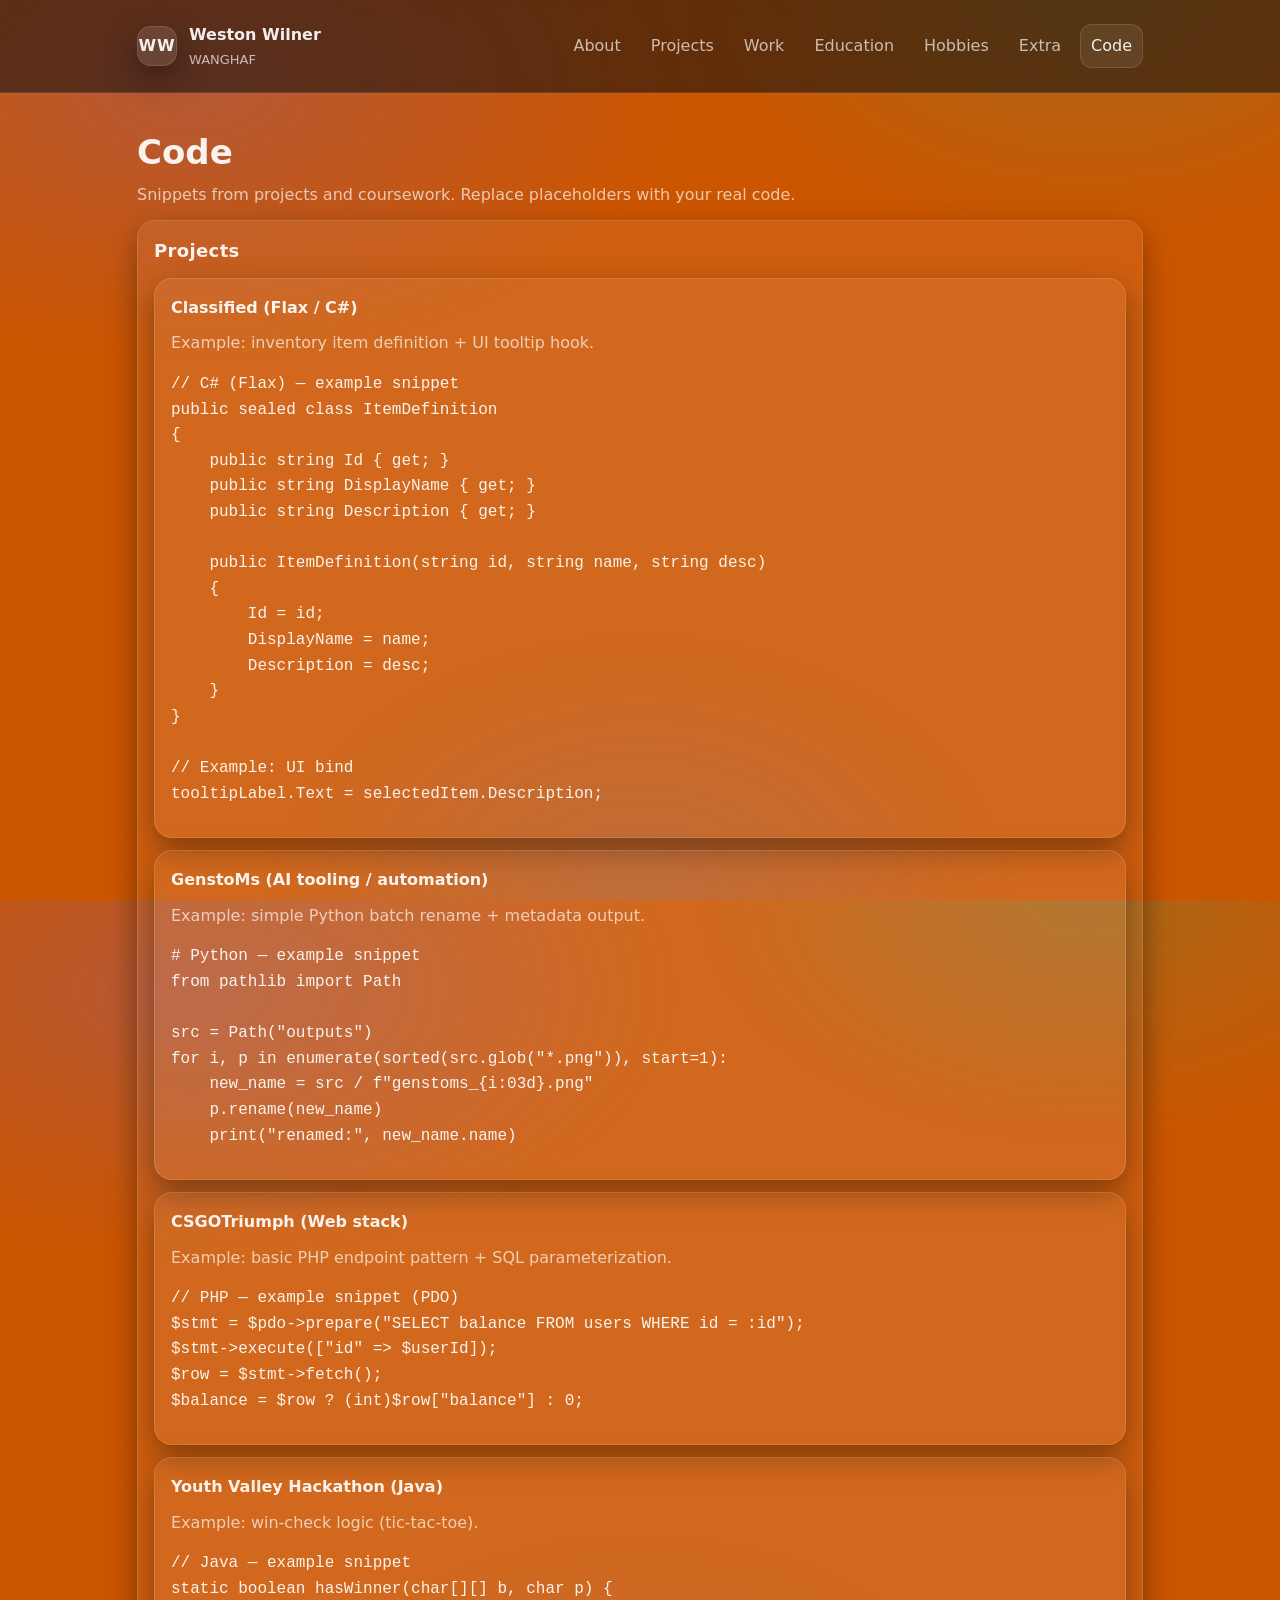
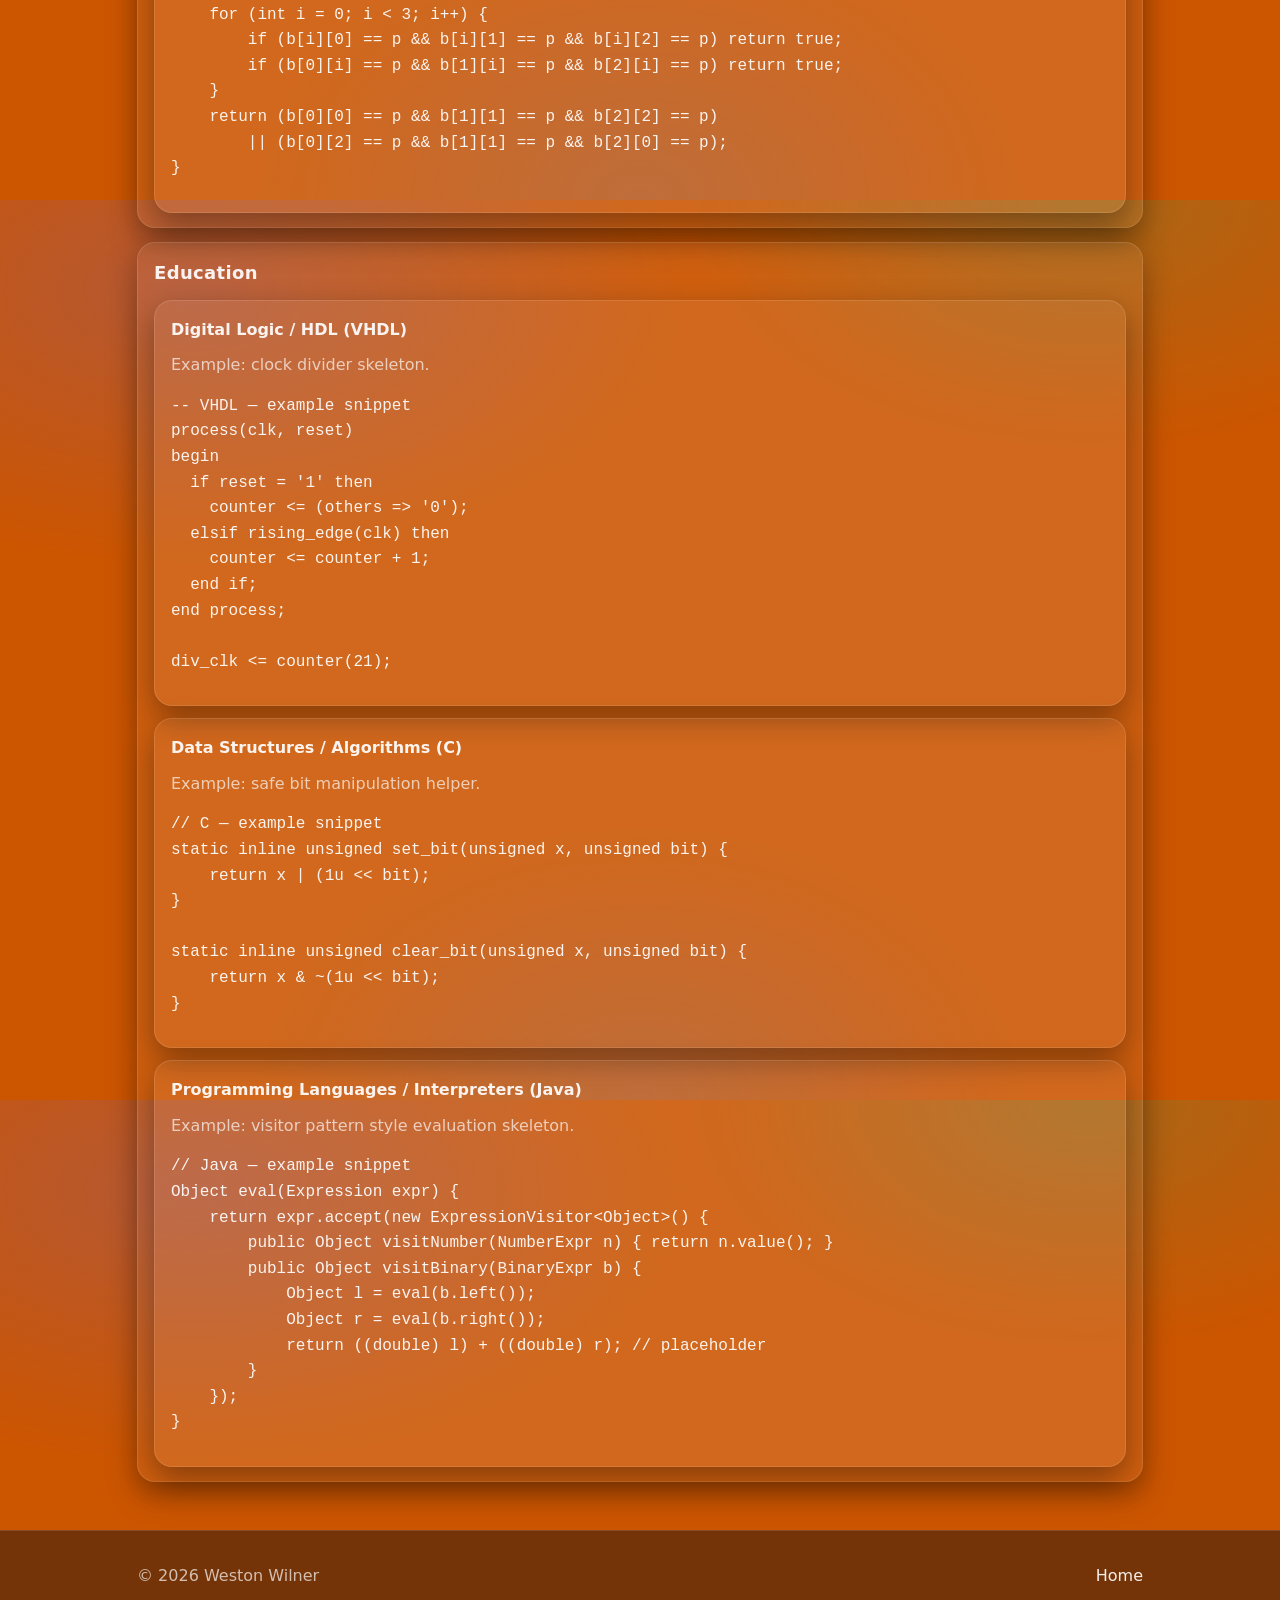
==== code.html @ f6421478 "updates" ====
<!doctype html>
<html lang="en">
<head>
    <meta charset="utf-8" />
    <meta name="viewport" content="width=device-width,initial-scale=1" />
    <title>Weston — Code</title>
    <meta name="description" content="Code snippets for projects and education." />
    <link rel="stylesheet" href="style.css" />
</head>
<body>
<a class="skip-link" href="#main">Skip to content</a>

<header class="site-header">
    <div class="container header-inner">
        <div class="brand">
            <a class="brand-link" href="index.html" aria-label="Home">
                <span class="brand-mark" aria-hidden="true">WW</span>
                <span class="brand-text">
          <span class="brand-name">Weston Wilner</span>
          <span class="brand-tag">WANGHAF</span>
        </span>
            </a>
        </div>

        <nav class="nav" aria-label="Primary">
            <a class="nav-link" href="index.html">About</a>
            <a class="nav-link" href="projects.html">Projects</a>
            <a class="nav-link" href="work.html">Work</a>
            <a class="nav-link" href="education.html">Education</a>
            <a class="nav-link" href="hobbies.html">Hobbies</a>
            <a class="nav-link" href="extra.html">Extra</a>
            <a class="nav-link active" href="code.html">Code</a>
        </nav>
    </div>
</header>

<main id="main" class="container">
    <section class="page-head">
        <h1>Code</h1>
        <p class="muted">Snippets from projects and coursework. Replace placeholders with your real code.</p>
    </section>

    <!-- ===== Projects ===== -->
    <section class="card" style="padding:16px 16px 14px;">
        <h2>Projects</h2>

        <article class="card" style="margin-top:12px; padding:16px 16px 14px;">
            <h3>Classified (Flax / C#)</h3>
            <p class="muted">Example: inventory item definition + UI tooltip hook.</p>
            <pre class="code-block"><code>// C# (Flax) — example snippet
public sealed class ItemDefinition
{
    public string Id { get; }
    public string DisplayName { get; }
    public string Description { get; }

    public ItemDefinition(string id, string name, string desc)
    {
        Id = id;
        DisplayName = name;
        Description = desc;
    }
}

// Example: UI bind
tooltipLabel.Text = selectedItem.Description;
</code></pre>
        </article>

        <article class="card" style="margin-top:12px; padding:16px 16px 14px;">
            <h3>GenstoMs (AI tooling / automation)</h3>
            <p class="muted">Example: simple Python batch rename + metadata output.</p>
            <pre class="code-block"><code># Python — example snippet
from pathlib import Path

src = Path("outputs")
for i, p in enumerate(sorted(src.glob("*.png")), start=1):
    new_name = src / f"genstoms_{i:03d}.png"
    p.rename(new_name)
    print("renamed:", new_name.name)
</code></pre>
        </article>

        <article class="card" style="margin-top:12px; padding:16px 16px 14px;">
            <h3>CSGOTriumph (Web stack)</h3>
            <p class="muted">Example: basic PHP endpoint pattern + SQL parameterization.</p>
            <pre class="code-block"><code>// PHP — example snippet (PDO)
$stmt = $pdo-&gt;prepare("SELECT balance FROM users WHERE id = :id");
$stmt-&gt;execute(["id" =&gt; $userId]);
$row = $stmt-&gt;fetch();
$balance = $row ? (int)$row["balance"] : 0;
</code></pre>
        </article>

        <article class="card" style="margin-top:12px; padding:16px 16px 14px;">
            <h3>Youth Valley Hackathon (Java)</h3>
            <p class="muted">Example: win-check logic (tic-tac-toe).</p>
            <pre class="code-block"><code>// Java — example snippet
static boolean hasWinner(char[][] b, char p) {
    for (int i = 0; i &lt; 3; i++) {
        if (b[i][0] == p &amp;&amp; b[i][1] == p &amp;&amp; b[i][2] == p) return true;
        if (b[0][i] == p &amp;&amp; b[1][i] == p &amp;&amp; b[2][i] == p) return true;
    }
    return (b[0][0] == p &amp;&amp; b[1][1] == p &amp;&amp; b[2][2] == p)
        || (b[0][2] == p &amp;&amp; b[1][1] == p &amp;&amp; b[2][0] == p);
}
</code></pre>
        </article>
    </section>

    <!-- ===== Education ===== -->
    <section class="card" style="padding:16px 16px 14px; margin-top:14px;">
        <h2>Education</h2>

        <article class="card" style="margin-top:12px; padding:16px 16px 14px;">
            <h3>Digital Logic / HDL (VHDL)</h3>
            <p class="muted">Example: clock divider skeleton.</p>
            <pre class="code-block"><code>-- VHDL — example snippet
process(clk, reset)
begin
  if reset = '1' then
    counter &lt;= (others =&gt; '0');
  elsif rising_edge(clk) then
    counter &lt;= counter + 1;
  end if;
end process;

div_clk &lt;= counter(21);
</code></pre>
        </article>

        <article class="card" style="margin-top:12px; padding:16px 16px 14px;">
            <h3>Data Structures / Algorithms (C)</h3>
            <p class="muted">Example: safe bit manipulation helper.</p>
            <pre class="code-block"><code>// C — example snippet
static inline unsigned set_bit(unsigned x, unsigned bit) {
    return x | (1u &lt;&lt; bit);
}

static inline unsigned clear_bit(unsigned x, unsigned bit) {
    return x &amp; ~(1u &lt;&lt; bit);
}
</code></pre>
        </article>

        <article class="card" style="margin-top:12px; padding:16px 16px 14px;">
            <h3>Programming Languages / Interpreters (Java)</h3>
            <p class="muted">Example: visitor pattern style evaluation skeleton.</p>
            <pre class="code-block"><code>// Java — example snippet
Object eval(Expression expr) {
    return expr.accept(new ExpressionVisitor&lt;Object&gt;() {
        public Object visitNumber(NumberExpr n) { return n.value(); }
        public Object visitBinary(BinaryExpr b) {
            Object l = eval(b.left());
            Object r = eval(b.right());
            return ((double) l) + ((double) r); // placeholder
        }
    });
}
</code></pre>
        </article>
    </section>
</main>

<footer class="site-footer">
    <div class="container footer-inner">
        <p class="muted">© <span id="year"></span> Weston Wilner</p>
        <p class="muted"><a href="index.html">Home</a></p>
    </div>
</footer>

<script>
    document.getElementById("year").textContent = new Date().getFullYear();
</script>

</body>
</html>
---- style.css ----
:root{
    --bg: #CC5500;
    --card: rgba(255,255,255,.06);
    --card2: rgba(255,255,255,.08);
    --border: rgba(255,255,255,.12);
    --text: rgba(255,255,255,.92);
    --muted: rgba(255,255,255,.68);
    --link: rgba(255,255,255,.92);
    --shadow: 0 12px 30px rgba(0,0,0,.35);
    --radius: 18px;
    --max: 1050px;
}

*{ box-sizing:border-box; }
html,body{ height:100%; }
body{
    margin:0;
    font: 16px/1.6 system-ui, -apple-system, Segoe UI, Roboto, Arial;
    color: var(--text);
    background:
            radial-gradient(900px 500px at 15% 10%, rgba(99,102,241,.22), transparent 55%),
            radial-gradient(800px 500px at 85% 0%, rgba(16,185,129,.18), transparent 50%),
            radial-gradient(700px 500px at 50% 100%, rgba(59,130,246,.14), transparent 55%),
            var(--bg);
}

a{ color: var(--link); text-decoration: none; }
a:hover{ text-decoration: underline; }

.container{
    max-width: var(--max);
    margin: 0 auto;
    padding: 22px;
}

.skip-link{
    position:absolute;
    left:-9999px;
    top:auto;
    width:1px;
    height:1px;
    overflow:hidden;
}
.skip-link:focus{
    left: 18px;
    top: 12px;
    width:auto;
    height:auto;
    padding:10px 12px;
    background: rgba(255,255,255,.12);
    border: 1px solid var(--border);
    border-radius: 12px;
    text-decoration:none;
    z-index: 999;
}

.site-header{
    position: sticky;
    top: 0;
    z-index: 50;
    backdrop-filter: blur(10px);
    background: rgba(11,13,18,.55);
    border-bottom: 1px solid var(--border);
}

.header-inner{
    display:flex;
    align-items:center;
    justify-content: space-between;
    gap: 14px;
}

.brand-link{
    display:flex;
    align-items:center;
    gap: 12px;
    text-decoration:none;
}
.brand-mark{
    display:grid;
    place-items:center;
    width: 40px;
    height: 40px;
    border-radius: 14px;
    background: rgba(255,255,255,.10);
    border: 1px solid var(--border);
    box-shadow: var(--shadow);
    font-weight: 700;
    letter-spacing: .06em;
}
.brand-text{ display:flex; flex-direction:column; gap: 2px; }
.brand-name{ font-weight: 700; }
.brand-tag{ font-size: 13px; color: var(--muted); }

.nav{
    display:flex;
    flex-wrap: wrap;
    gap: 8px;
    justify-content:flex-end;
}
.nav-link{
    padding: 8px 10px;
    border-radius: 12px;
    border: 1px solid transparent;
    color: var(--muted);
    text-decoration:none;
    white-space: nowrap;
}
.nav-link:hover{
    background: rgba(255,255,255,.06);
    color: var(--text);
    text-decoration:none;
}
.nav-link.active{
    background: rgba(255,255,255,.08);
    border-color: var(--border);
    color: var(--text);
}

.card{
    background: var(--card);
    border: 1px solid var(--border);
    border-radius: var(--radius);
    box-shadow: var(--shadow);
}

.hero{
    margin-top: 18px;
    padding: 18px;
}

.hero-grid{
    display:grid;
    grid-template-columns: 1.25fr .75fr;
    gap: 18px;
    align-items: start;
}
@media (max-width: 860px){
    .header-inner{ flex-direction: column; align-items:flex-start; }
    .nav{ justify-content:flex-start; }
    .hero-grid{ grid-template-columns: 1fr; }
}

h1{ margin: 0 0 10px; font-size: 34px; line-height: 1.15; }
h2{ margin: 0 0 10px; font-size: 18px; letter-spacing: .02em; }
h3{ margin: 0 0 6px; font-size: 16px; }
p{ margin: 10px 0; }

.lead{ font-size: 17px; color: rgba(255,255,255,.86); }
.muted{ color: var(--muted); }

.pill-row{
    display:flex;
    flex-wrap: wrap;
    gap: 8px;
    margin: 12px 0 6px;
}
.pill{
    padding: 6px 10px;
    border-radius: 999px;
    background: rgba(255,255,255,.06);
    border: 1px solid var(--border);
    font-size: 13px;
    color: rgba(255,255,255,.78);
}

.cta-row{
    display:flex;
    flex-wrap: wrap;
    gap: 10px;
    margin: 14px 0 6px;
}

.btn{
    display:inline-flex;
    align-items:center;
    justify-content:center;
    gap: 8px;
    padding: 10px 14px;
    border-radius: 14px;
    border: 1px solid var(--border);
    background: rgba(255,255,255,.10);
    text-decoration:none;
    color: var(--text);
}
.btn:hover{
    background: rgba(255,255,255,.14);
    text-decoration:none;
}
.btn.secondary{
    background: transparent;
}
.btn.tiny{
    padding: 7px 10px;
    border-radius: 12px;
    font-size: 13px;
}

.meta{
    display:grid;
    gap: 10px;
    margin-top: 14px;
    padding-top: 14px;
    border-top: 1px solid var(--border);
}
.meta > div{
    display:grid;
    grid-template-columns: 90px 1fr;
    gap: 10px;
}
dt{
    font-weight: 600;
    color: rgba(255,255,255,.82);
}
dd{
    margin:0;
    color: rgba(255,255,255,.78);
}
.link-row{
    display:flex;
    flex-wrap: wrap;
    gap: 8px;
    align-items:center;
}
.dot{ color: rgba(255,255,255,.35); }

.profile{
    margin:0;
    display:grid;
    gap: 10px;
    justify-items: center;
}
.profile-img{
    width: min(320px, 100%);
    aspect-ratio: 4 / 5;
    object-fit: cover;
    border-radius: 20px;
    border: 1px solid var(--border);
    background: rgba(255,255,255,.05);
}
.profile-fallback{
    width: min(320px, 100%);
    aspect-ratio: 4 / 5;
    border-radius: 20px;
    border: 1px dashed rgba(255,255,255,.28);
    background: rgba(255,255,255,.04);
    display:grid;
    place-items:center;
    text-align:center;
    padding: 14px;
    color: rgba(255,255,255,.75);
}
.profile-fallback code{
    display:inline-block;
    margin-top: 6px;
    padding: 6px 10px;
    border-radius: 10px;
    background: rgba(0,0,0,.25);
    border: 1px solid rgba(255,255,255,.14);
}

.grid-2{
    display:grid;
    grid-template-columns: 1fr 1fr;
    gap: 14px;
    margin-top: 14px;
}
@media (max-width: 860px){
    .grid-2{ grid-template-columns: 1fr; }
}

.grid-2 .card,
.stack .card{
    padding: 16px 16px 14px;
}

.bullets{ margin: 10px 0 0 18px; }
.bullets li{ margin: 6px 0; color: rgba(255,255,255,.80); }

.page-head{
    margin-top: 18px;
    margin-bottom: 12px;
}
.stack{
    display:grid;
    gap: 12px;
    margin-top: 12px;
}
/* Projects card layout: content left, image far right */
.project-grid{
    display: grid;
    grid-template-columns: 1fr 140px; /* right column width */
    gap: 16px;
    align-items: start; /* keeps image aligned with bullets area */
}

.project-media{
    display: flex;
    justify-content: flex-end;
    align-items: flex-start; /* aligns top of image with content */
    padding-top: 44px; /* pushes image down so it lines up closer to bullets */
}

.project-image{
    width: 120px;
    height: 120px;
    border-radius: 14px;
    object-fit: cover;
    border: 1px solid var(--border);
    background: rgba(255,255,255,.06);
}

/* Responsive: move image under content on small screens */
@media (max-width: 720px){
    .project-grid{
        grid-template-columns: 1fr;
    }
    .project-media{
        padding-top: 0;
        justify-content: flex-start;
    }
    .project-image{
        width: min(160px, 100%);
        height: auto;
        aspect-ratio: 1 / 1;
    }
}

.card-top{
    display:flex;
    align-items:flex-start;
    justify-content: space-between;
    gap: 12px;
}
.card-title{ margin:0; }
.card-actions{
    display:flex;
    gap: 8px;
    flex-wrap: wrap;
}

.card-title-row{
    display: flex;
    align-items: center;
    gap: 10px;
    min-width: 0; /* prevents overflow */
}

.project-icon{
    width: 56px;
    height: 56px;
    border-radius: 8px;
    object-fit: cover;
    border: 1px solid var(--border);
    background: rgba(255,255,255,.06);
    flex: 0 0 auto;
}

/* Optional: slightly smaller on very small screens */
@media (max-width: 420px){
    .project-icon{
        width: 48px;
        height: 48px;
        border-radius: 7px;
    }
}
.quick-links{
    display:grid;
    grid-template-columns: repeat(3, 1fr);
    gap: 12px;
    margin-top: 10px;
}
@media (max-width: 900px){
    .quick-links{ grid-template-columns: 1fr; }
}
.quick-card{
    display:block;
    padding: 14px 14px 12px;
    border-radius: 16px;
    background: var(--card2);
    border: 1px solid var(--border);
    text-decoration:none;
}
.quick-card:hover{
    background: rgba(255,255,255,.10);
    text-decoration:none;
}

.site-footer{
    margin-top: 26px;
    border-top: 1px solid var(--border);
    background: rgba(11,13,18,.45);
}
.footer-inner{
    display:flex;
    justify-content: space-between;
    gap: 10px;
    flex-wrap: wrap;
}
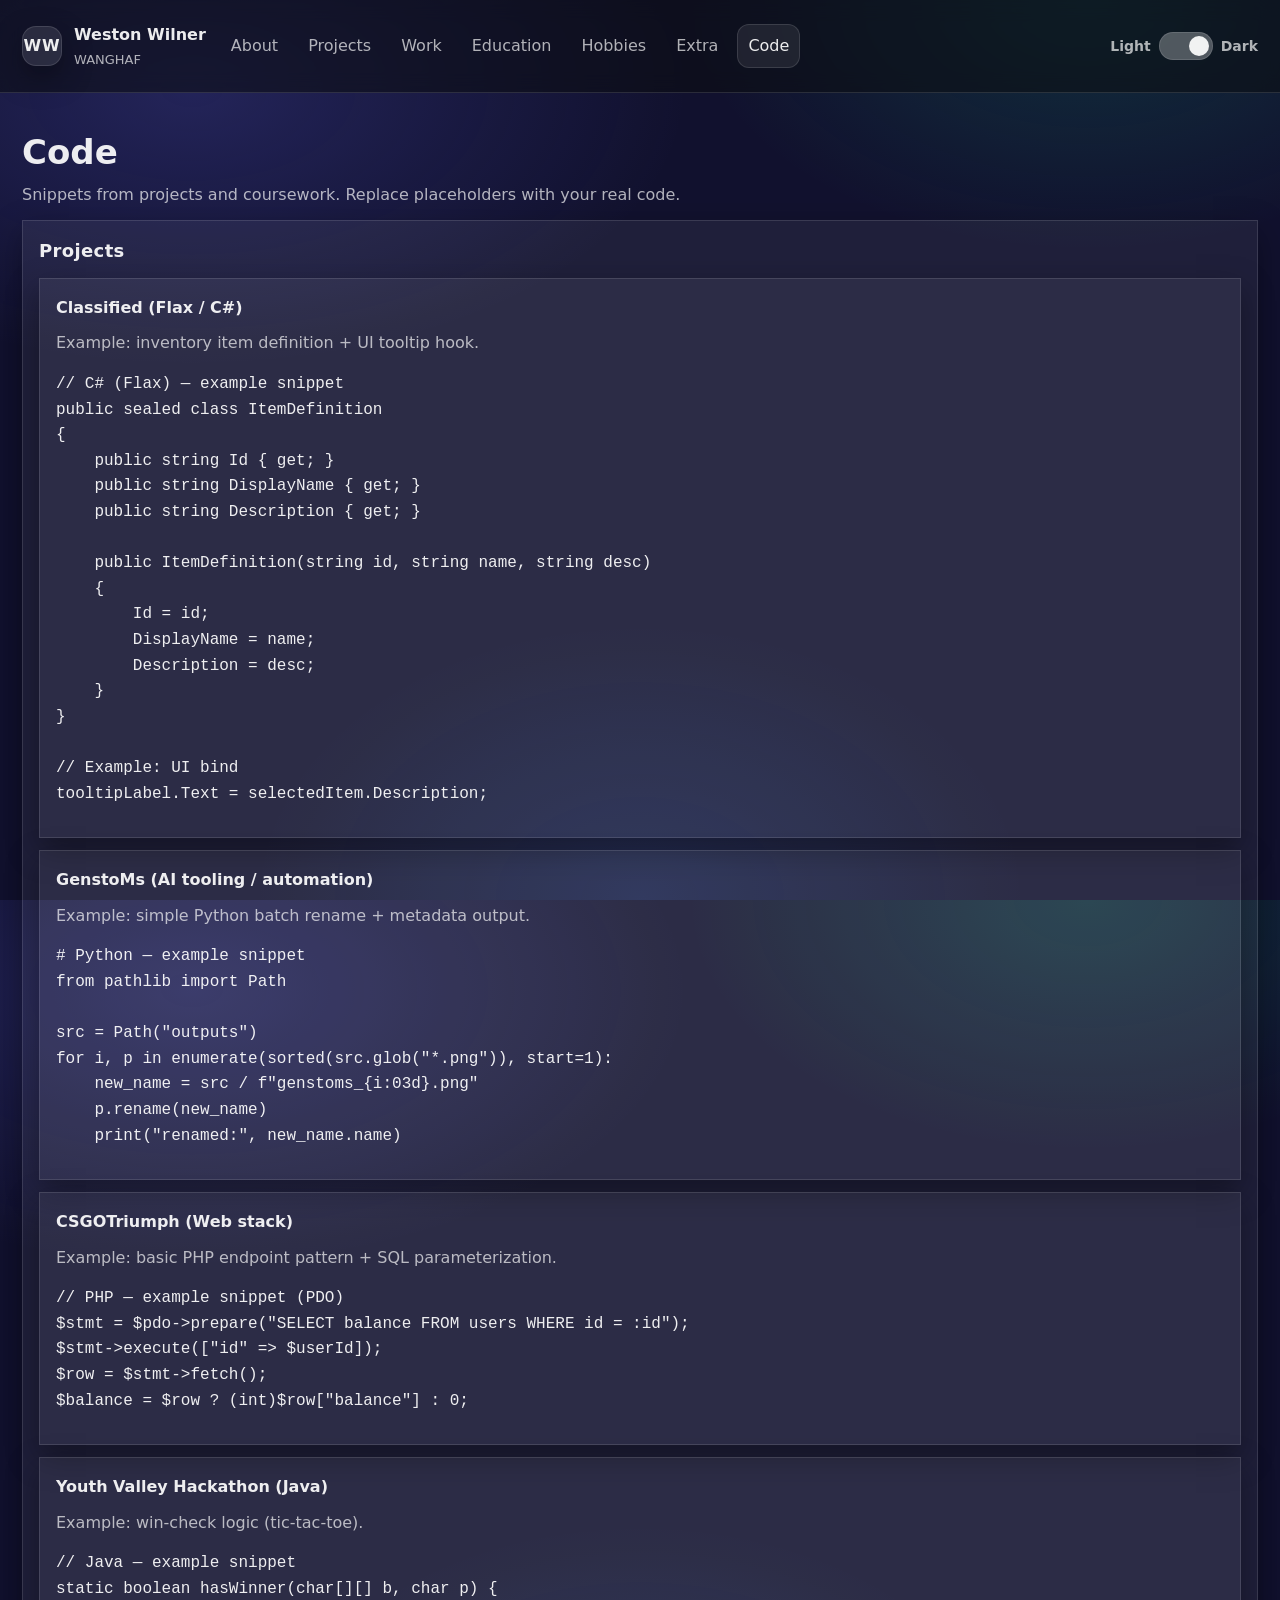
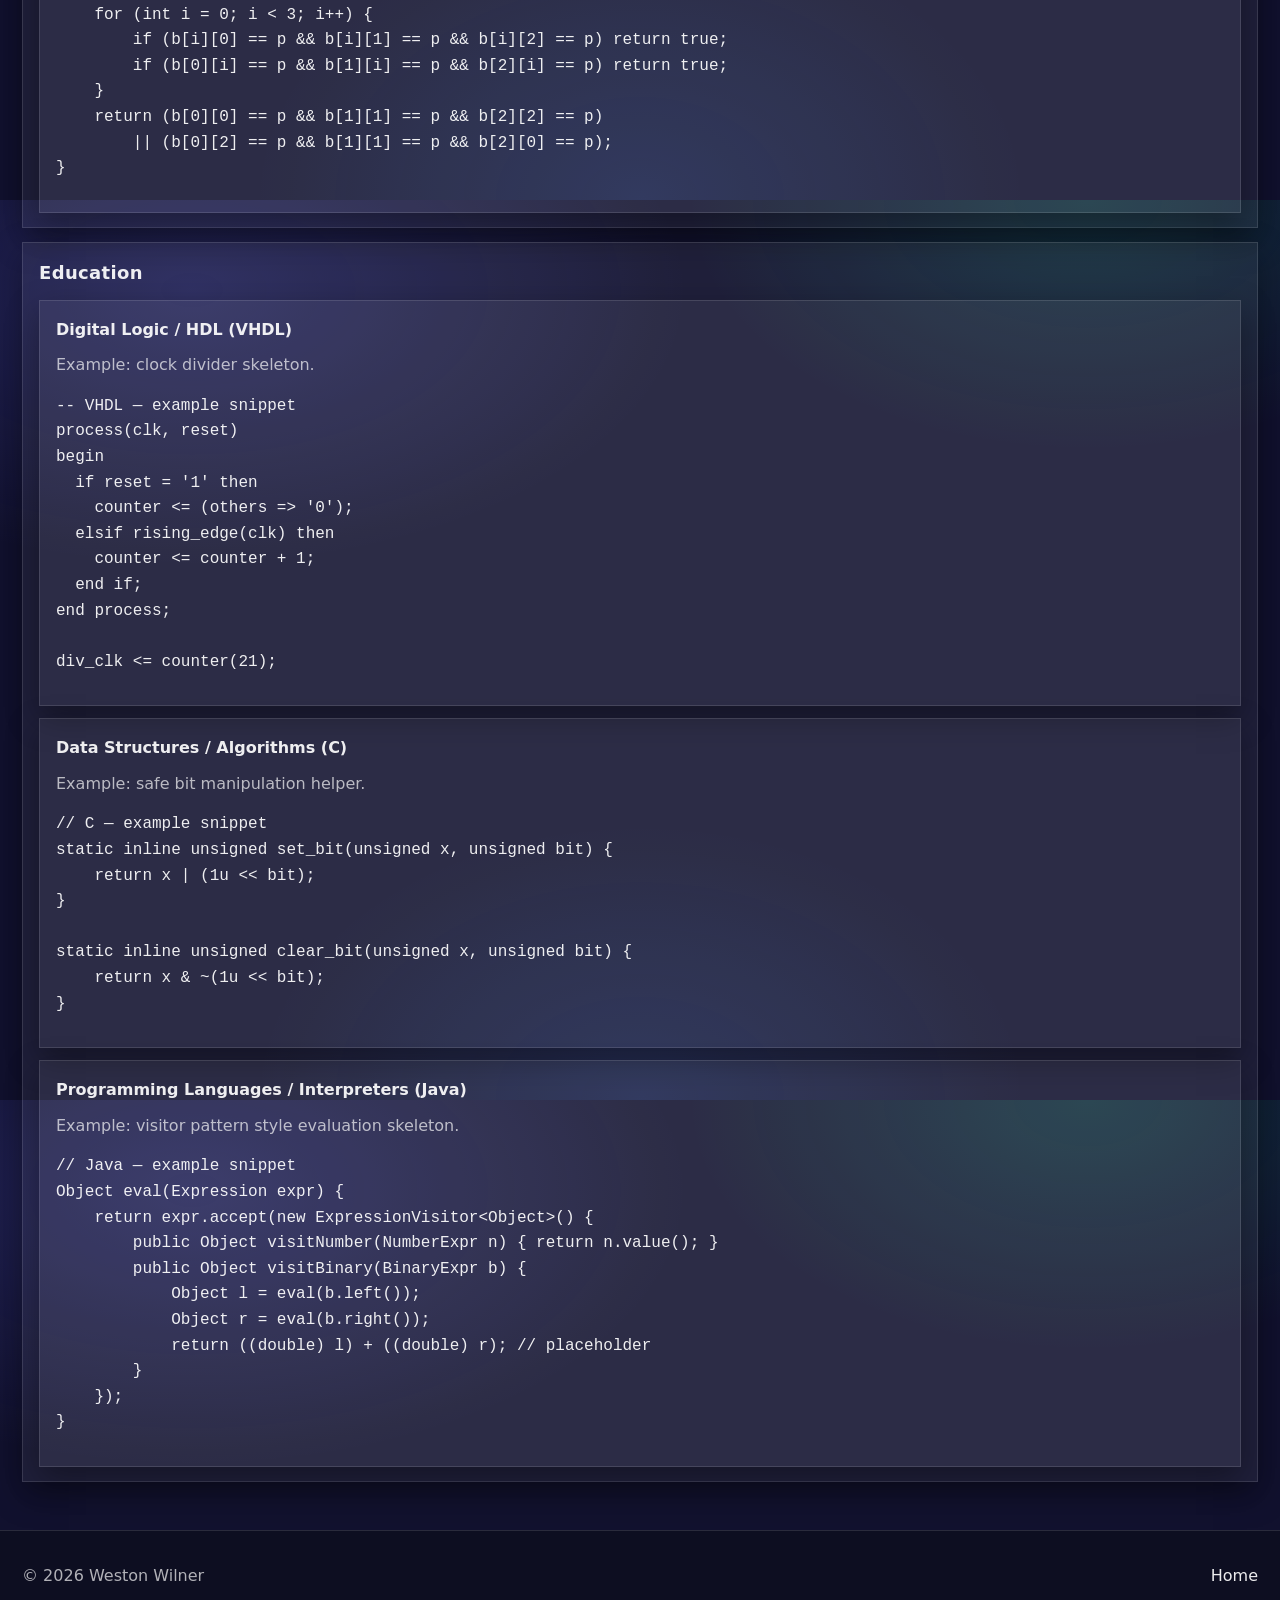
==== commit 8d47b06c: "dark/light theme to all pages" ====
--- a/code.html
+++ b/code.html
@@ -8,7 +8,6 @@
     <link rel="stylesheet" href="style.css" />
 </head>
 <body>
-<a class="skip-link" href="#main">Skip to content</a>
 
 <header class="site-header">
     <div class="container header-inner">
@@ -31,6 +30,16 @@
             <a class="nav-link" href="extra.html">Extra</a>
             <a class="nav-link active" href="code.html">Code</a>
         </nav>
+        <div class="theme-toggle-wrap">
+            <span class="theme-label">Light</span>
+
+            <label class="theme-switch" aria-label="Toggle dark and light theme">
+                <input type="checkbox" id="theme-toggle">
+                <span class="theme-slider"></span>
+            </label>
+
+            <span class="theme-label">Dark</span>
+        </div>
     </div>
 </header>
 
@@ -170,7 +179,40 @@
 </footer>
 
 <script>
-    document.getElementById("year").textContent = new Date().getFullYear();
+    const year = document.getElementById("year");
+    const themeToggle = document.getElementById("theme-toggle");
+
+    if (year) {
+        year.textContent = new Date().getFullYear();
+    }
+
+    function applyTheme(theme) {
+        if (theme === "light") {
+            document.body.classList.add("light-theme");
+            themeToggle.checked = false;
+        } else {
+            document.body.classList.remove("light-theme");
+            themeToggle.checked = true;
+        }
+
+        localStorage.setItem("theme", theme);
+    }
+
+    const savedTheme = localStorage.getItem("theme");
+
+    if (savedTheme) {
+        applyTheme(savedTheme);
+    } else {
+        applyTheme("dark");
+    }
+
+    themeToggle.addEventListener("change", function () {
+        if (themeToggle.checked) {
+            applyTheme("dark");
+        } else {
+            applyTheme("light");
+        }
+    });
 </script>
 
 </body>
--- a/style.css
+++ b/style.css
@@ -1,5 +1,7 @@
-:root{
-    --bg: #CC5500;
+:root {
+    color-scheme: dark;
+
+    --bg: #11112E;
     --card: rgba(255,255,255,.06);
     --card2: rgba(255,255,255,.08);
     --border: rgba(255,255,255,.12);
@@ -7,8 +9,11 @@
     --muted: rgba(255,255,255,.68);
     --link: rgba(255,255,255,.92);
     --shadow: 0 12px 30px rgba(0,0,0,.35);
-    --radius: 18px;
-    --max: 1050px;
+
+    --header-bg: rgba(11,13,18,.55);
+    --footer-bg: rgba(11,13,18,.45);
+    --button-bg: rgba(255,255,255,.10);
+    --button-hover: rgba(255,255,255,.14);
 }
 
 *{ box-sizing:border-box; }
@@ -68,6 +73,7 @@
     align-items:center;
     justify-content: space-between;
     gap: 14px;
+
 }
 
 .brand-link{
@@ -397,3 +403,165 @@
     gap: 10px;
     flex-wrap: wrap;
 }
+/* Light theme variables */
+body.light-theme {
+    --bg: #f6f3ee;
+    --card: rgba(0,0,0,.045);
+    --card2: rgba(0,0,0,.06);
+    --border: rgba(0,0,0,.14);
+    --text: rgba(18,18,18,.92);
+    --muted: rgba(18,18,18,.62);
+    --link: rgba(18,18,18,.92);
+    --shadow: 0 12px 30px rgba(0,0,0,.16);
+}
+
+body.light-theme {
+    color-scheme: light;
+
+    --bg: #f6f3ee;
+    --card: rgba(255,255,255,.72);
+    --card2: rgba(255,255,255,.84);
+    --border: rgba(0,0,0,.14);
+    --text: rgba(18,18,18,.92);
+    --muted: rgba(18,18,18,.62);
+    --link: rgba(18,18,18,.92);
+    --shadow: 0 12px 30px rgba(0,0,0,.14);
+
+    --header-bg: rgba(255,255,255,.78);
+    --footer-bg: rgba(255,255,255,.62);
+    --button-bg: rgba(0,0,0,.06);
+    --button-hover: rgba(0,0,0,.10);
+}
+
+/* Make theme changes smooth */
+body,
+.site-header,
+.site-footer,
+.card,
+.nav-link,
+.btn,
+.theme-slider,
+.theme-slider::before {
+    transition:
+            background-color .25s ease,
+            color .25s ease,
+            border-color .25s ease,
+            box-shadow .25s ease;
+}
+
+/* Use theme variables instead of hard-coded colors */
+.site-header {
+    background: var(--header-bg);
+}
+
+.site-footer {
+    background: var(--footer-bg);
+}
+
+.lead,
+.bullets li,
+dt,
+dd {
+    color: var(--text);
+}
+
+.muted,
+.brand-tag,
+.nav-link,
+.theme-label {
+    color: var(--muted);
+}
+
+.btn {
+    background: var(--button-bg);
+    color: var(--text);
+}
+
+.btn:hover {
+    background: var(--button-hover);
+}
+
+.nav-link:hover,
+.nav-link.active {
+    color: var(--text);
+}
+
+/* ---------- Theme slider ---------- */
+
+.theme-toggle-wrap {
+    display: flex;
+    align-items: center;
+    gap: 8px;
+    white-space: nowrap;
+    margin-left: auto;
+}
+
+.theme-label {
+    font-size: 14px;
+    font-weight: 600;
+}
+
+/* Slider shell */
+.theme-switch {
+    position: relative;
+    display: inline-block;
+    width: 54px;
+    height: 28px;
+    flex: 0 0 auto;
+}
+
+/* Hide real checkbox */
+.theme-switch input {
+    position: absolute;
+    opacity: 0;
+    width: 0;
+    height: 0;
+}
+
+/* Slider track */
+.theme-slider {
+    position: absolute;
+    cursor: pointer;
+    inset: 0;
+    border-radius: 999px;
+    background: rgba(255,255,255,.18);
+    border: 1px solid var(--border);
+}
+
+/* Slider knob */
+.theme-slider::before {
+    content: "";
+    position: absolute;
+    width: 20px;
+    height: 20px;
+    left: 4px;
+    top: 3px;
+    border-radius: 50%;
+    background: var(--text);
+}
+
+/* Checked = dark mode */
+.theme-switch input:checked + .theme-slider {
+    background: rgba(255,255,255,.28);
+}
+
+.theme-switch input:checked + .theme-slider::before {
+    transform: translateX(25px);
+}
+
+/* Light mode slider look */
+body.light-theme .theme-slider {
+    background: rgba(0,0,0,.12);
+}
+
+body.light-theme .theme-switch input:checked + .theme-slider {
+    background: rgba(0,0,0,.22);
+}
+
+/* Header mobile cleanup */
+@media (max-width: 860px) {
+    .theme-toggle-wrap {
+        margin-left: 0;
+        margin-top: 4px;
+    }
+}
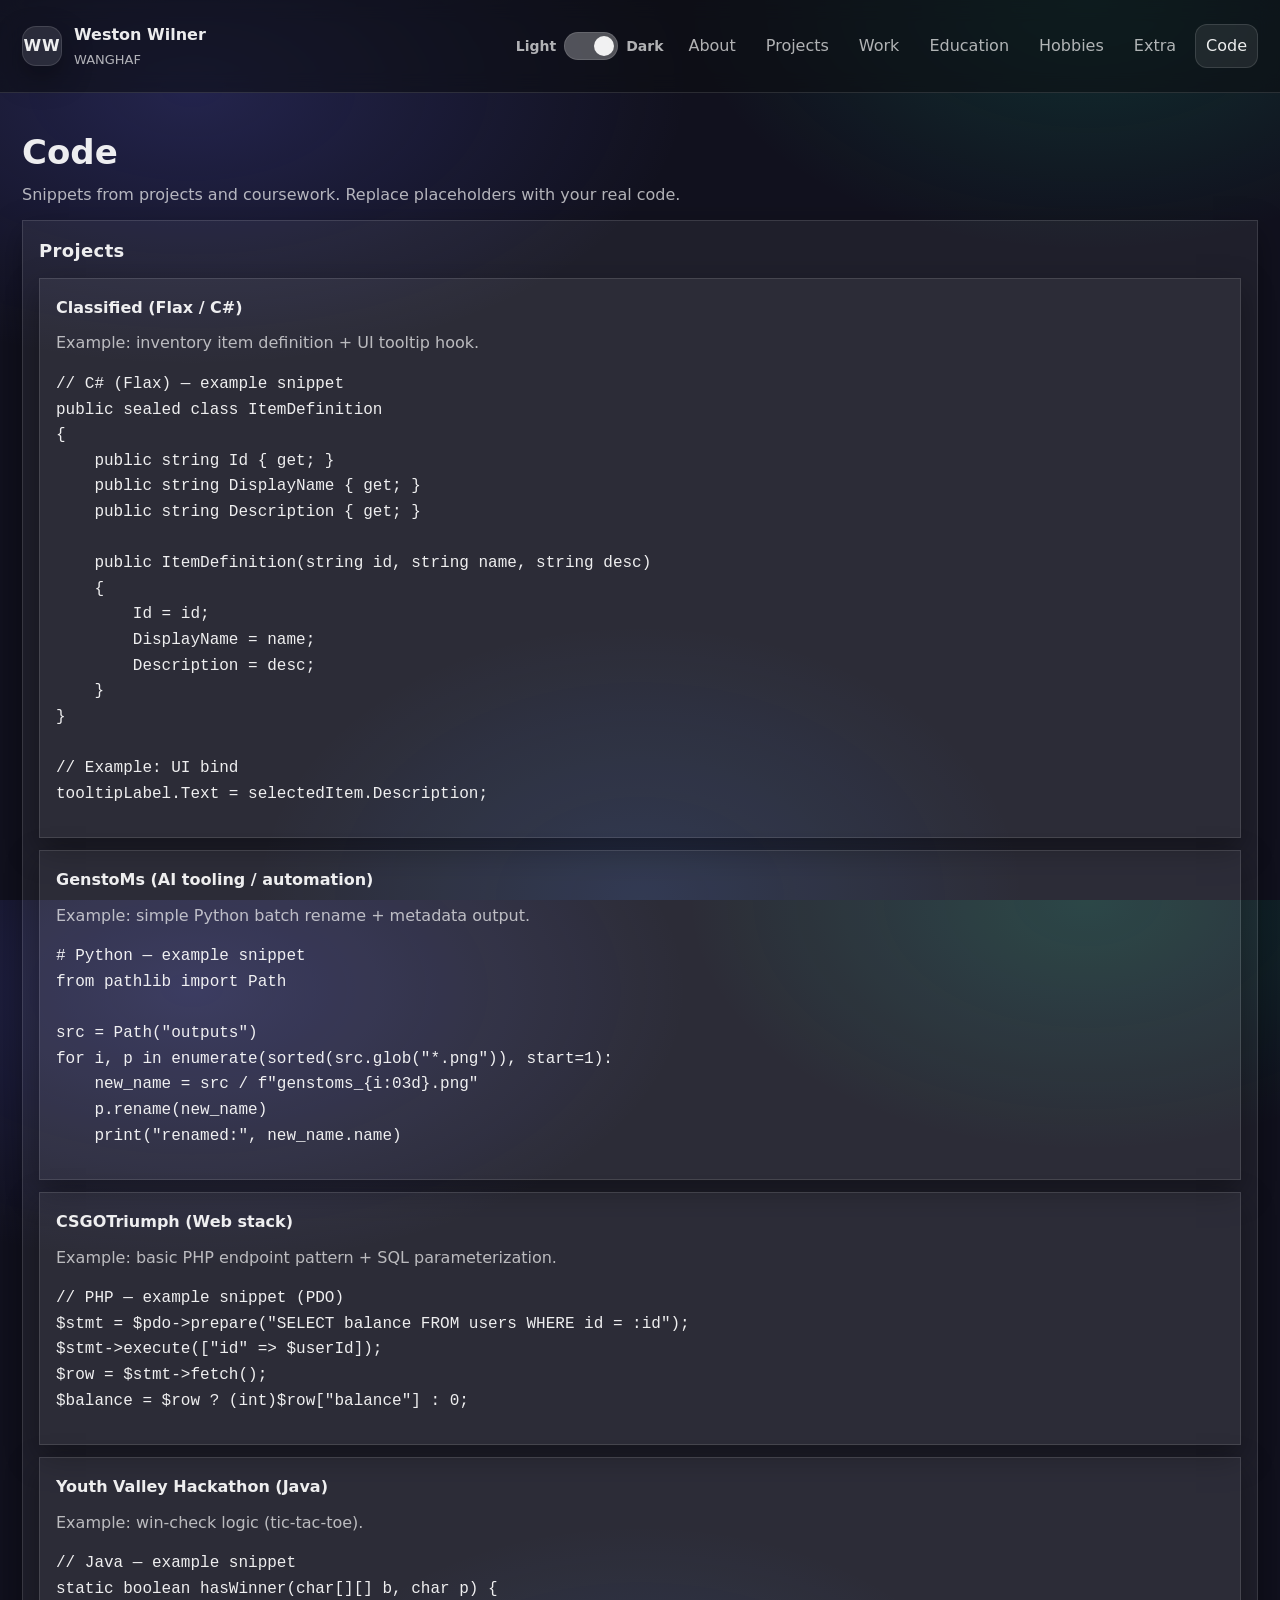
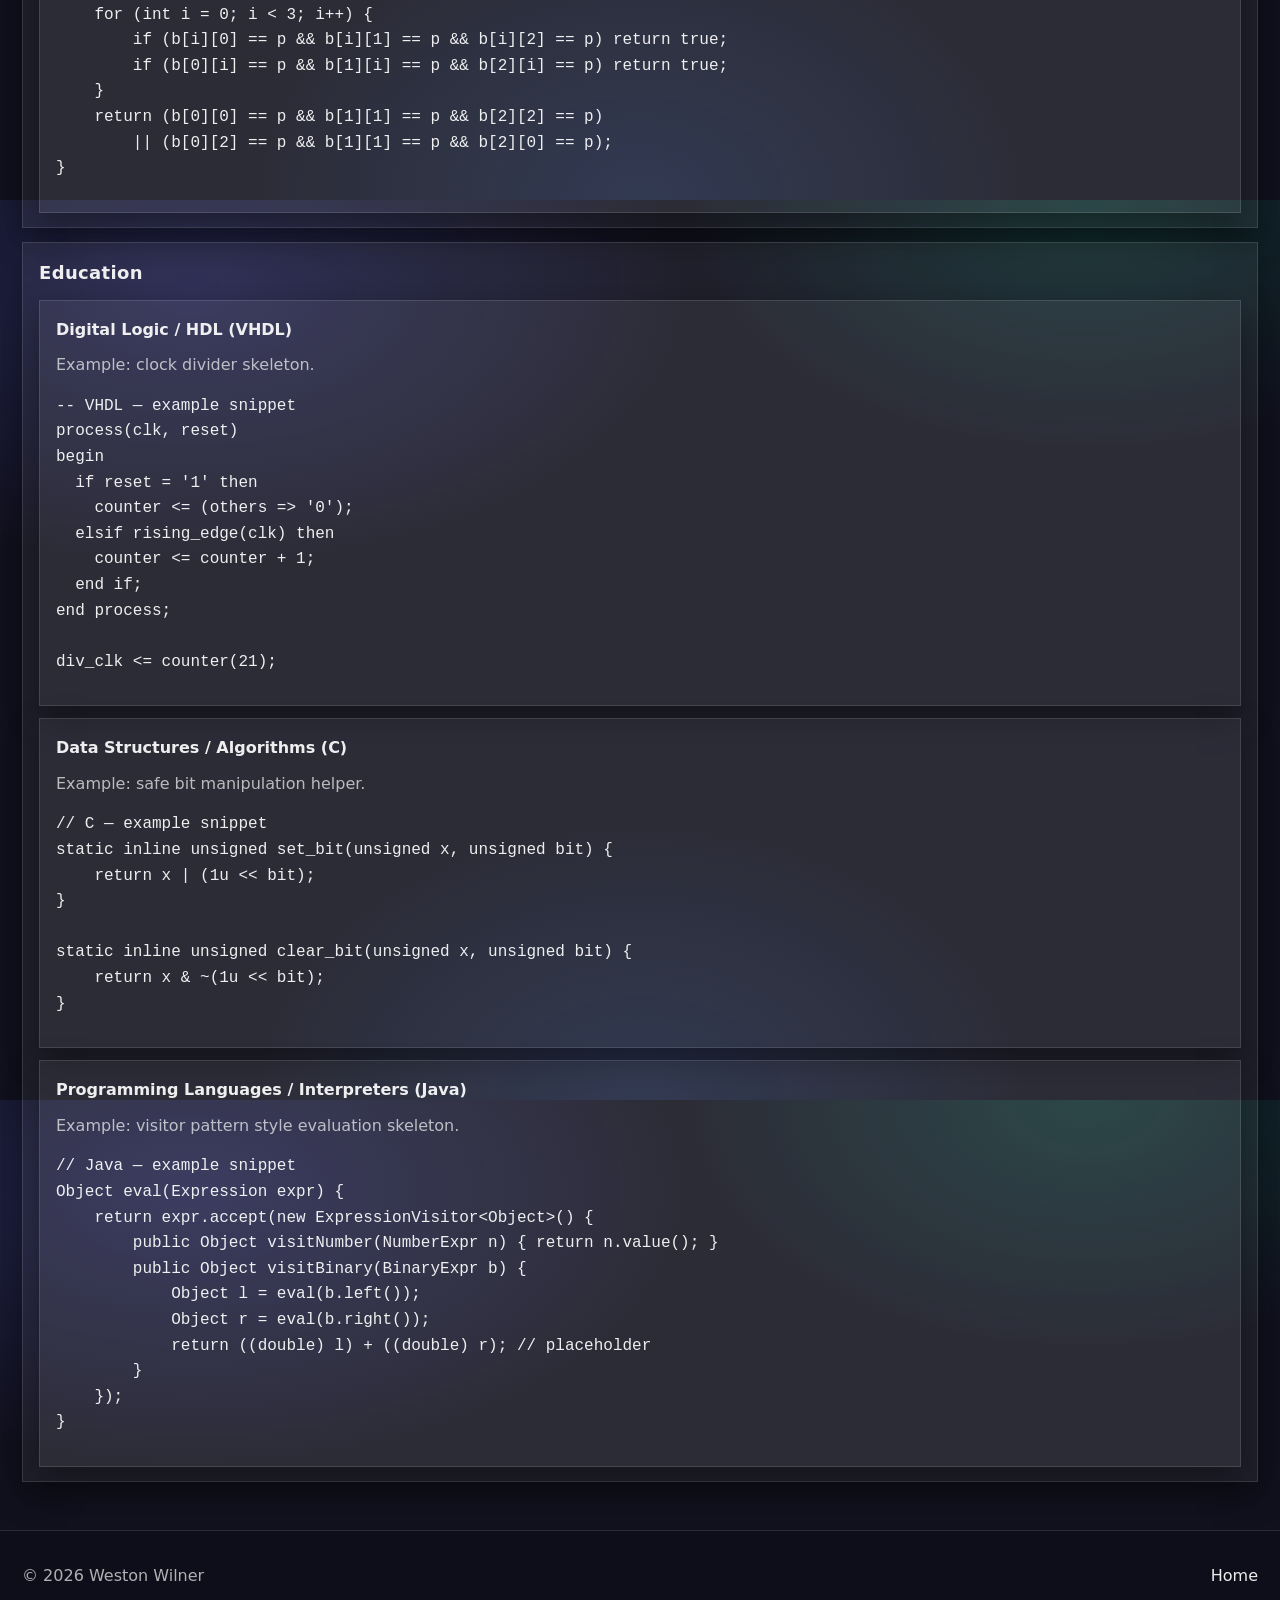
==== commit b5915b2f: "updated format" ====
--- a/code.html
+++ b/code.html
@@ -20,7 +20,16 @@
         </span>
             </a>
         </div>
-
+        <div class="theme-toggle-wrap">
+            <span class="theme-label">Light</span>
+
+            <label class="theme-switch" aria-label="Toggle dark and light theme">
+                <input type="checkbox" id="theme-toggle">
+                <span class="theme-slider"></span>
+            </label>
+
+            <span class="theme-label">Dark</span>
+        </div>
         <nav class="nav" aria-label="Primary">
             <a class="nav-link" href="index.html">About</a>
             <a class="nav-link" href="projects.html">Projects</a>
@@ -30,16 +39,7 @@
             <a class="nav-link" href="extra.html">Extra</a>
             <a class="nav-link active" href="code.html">Code</a>
         </nav>
-        <div class="theme-toggle-wrap">
-            <span class="theme-label">Light</span>
-
-            <label class="theme-switch" aria-label="Toggle dark and light theme">
-                <input type="checkbox" id="theme-toggle">
-                <span class="theme-slider"></span>
-            </label>
-
-            <span class="theme-label">Dark</span>
-        </div>
+
     </div>
 </header>
 
--- a/style.css
+++ b/style.css
@@ -1,7 +1,7 @@
 :root {
     color-scheme: dark;
 
-    --bg: #11112E;
+    --bg: #11111E;
     --card: rgba(255,255,255,.06);
     --card2: rgba(255,255,255,.08);
     --border: rgba(255,255,255,.12);
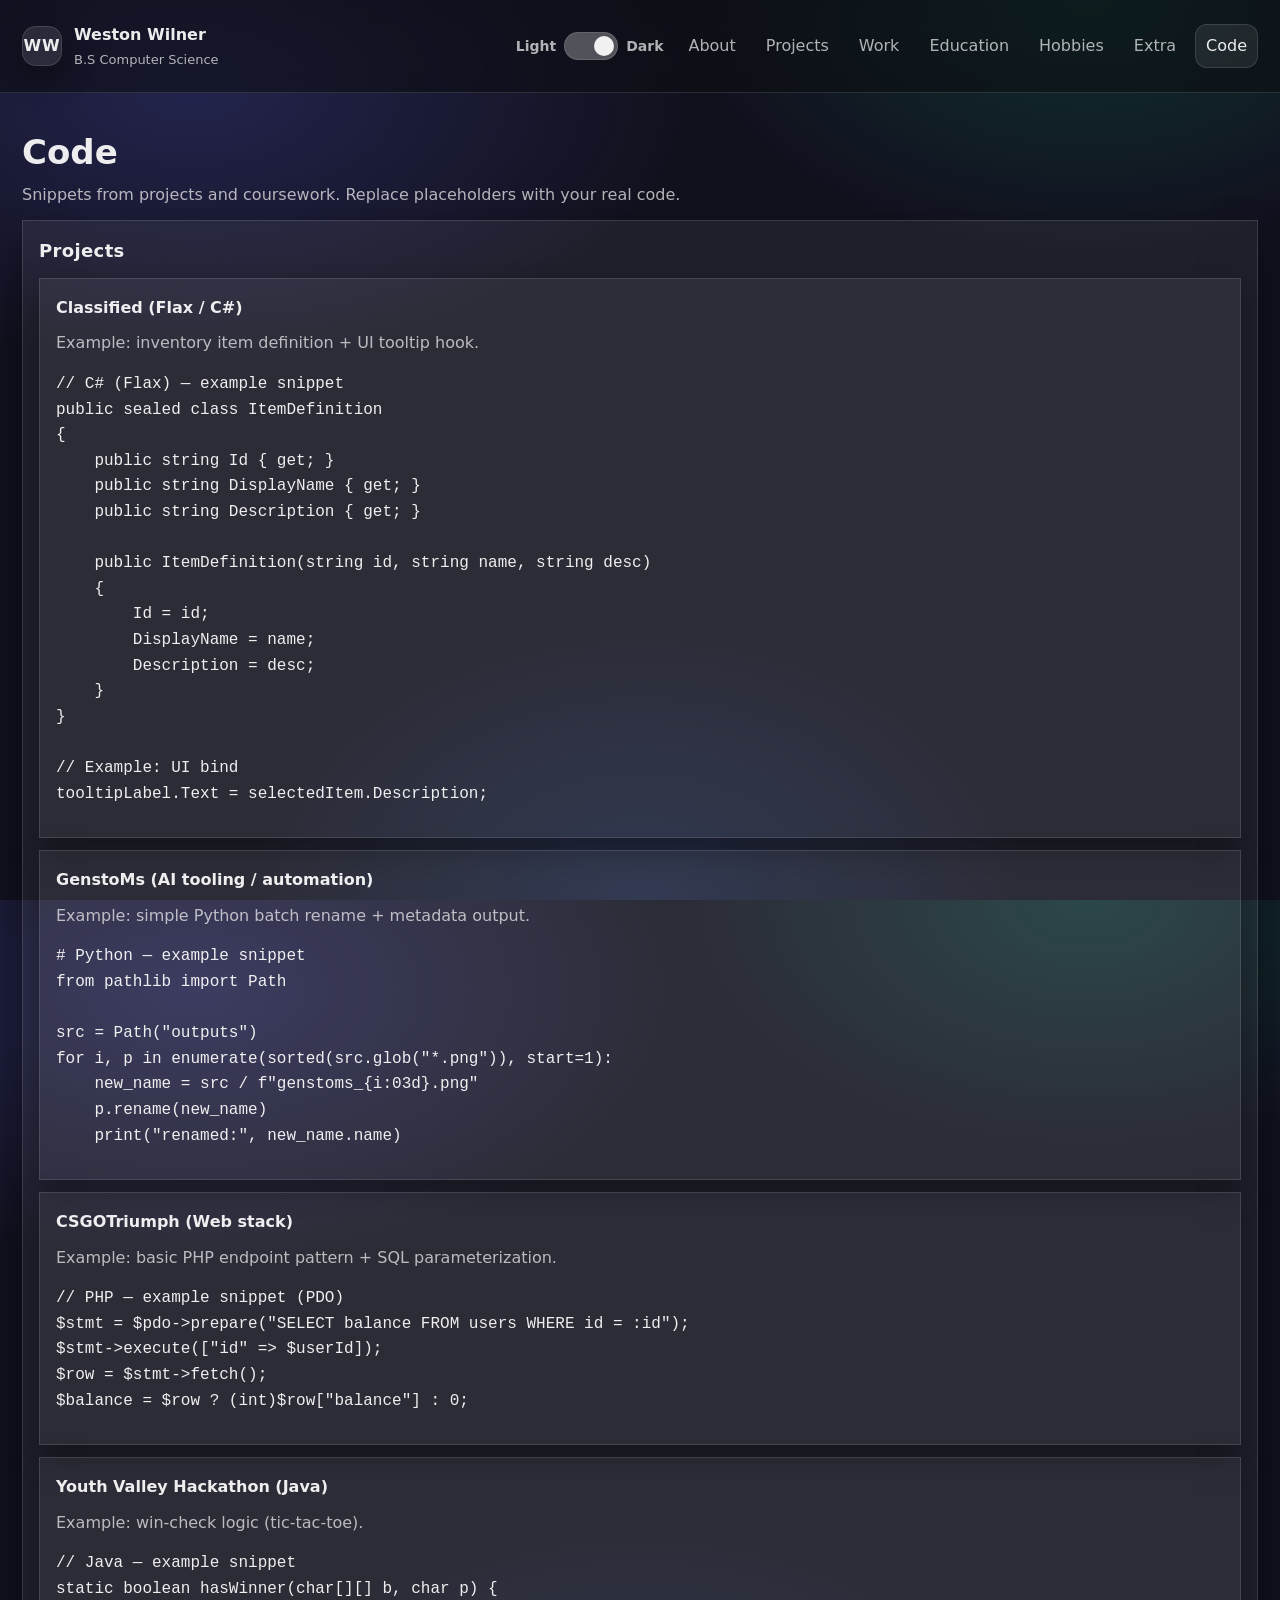
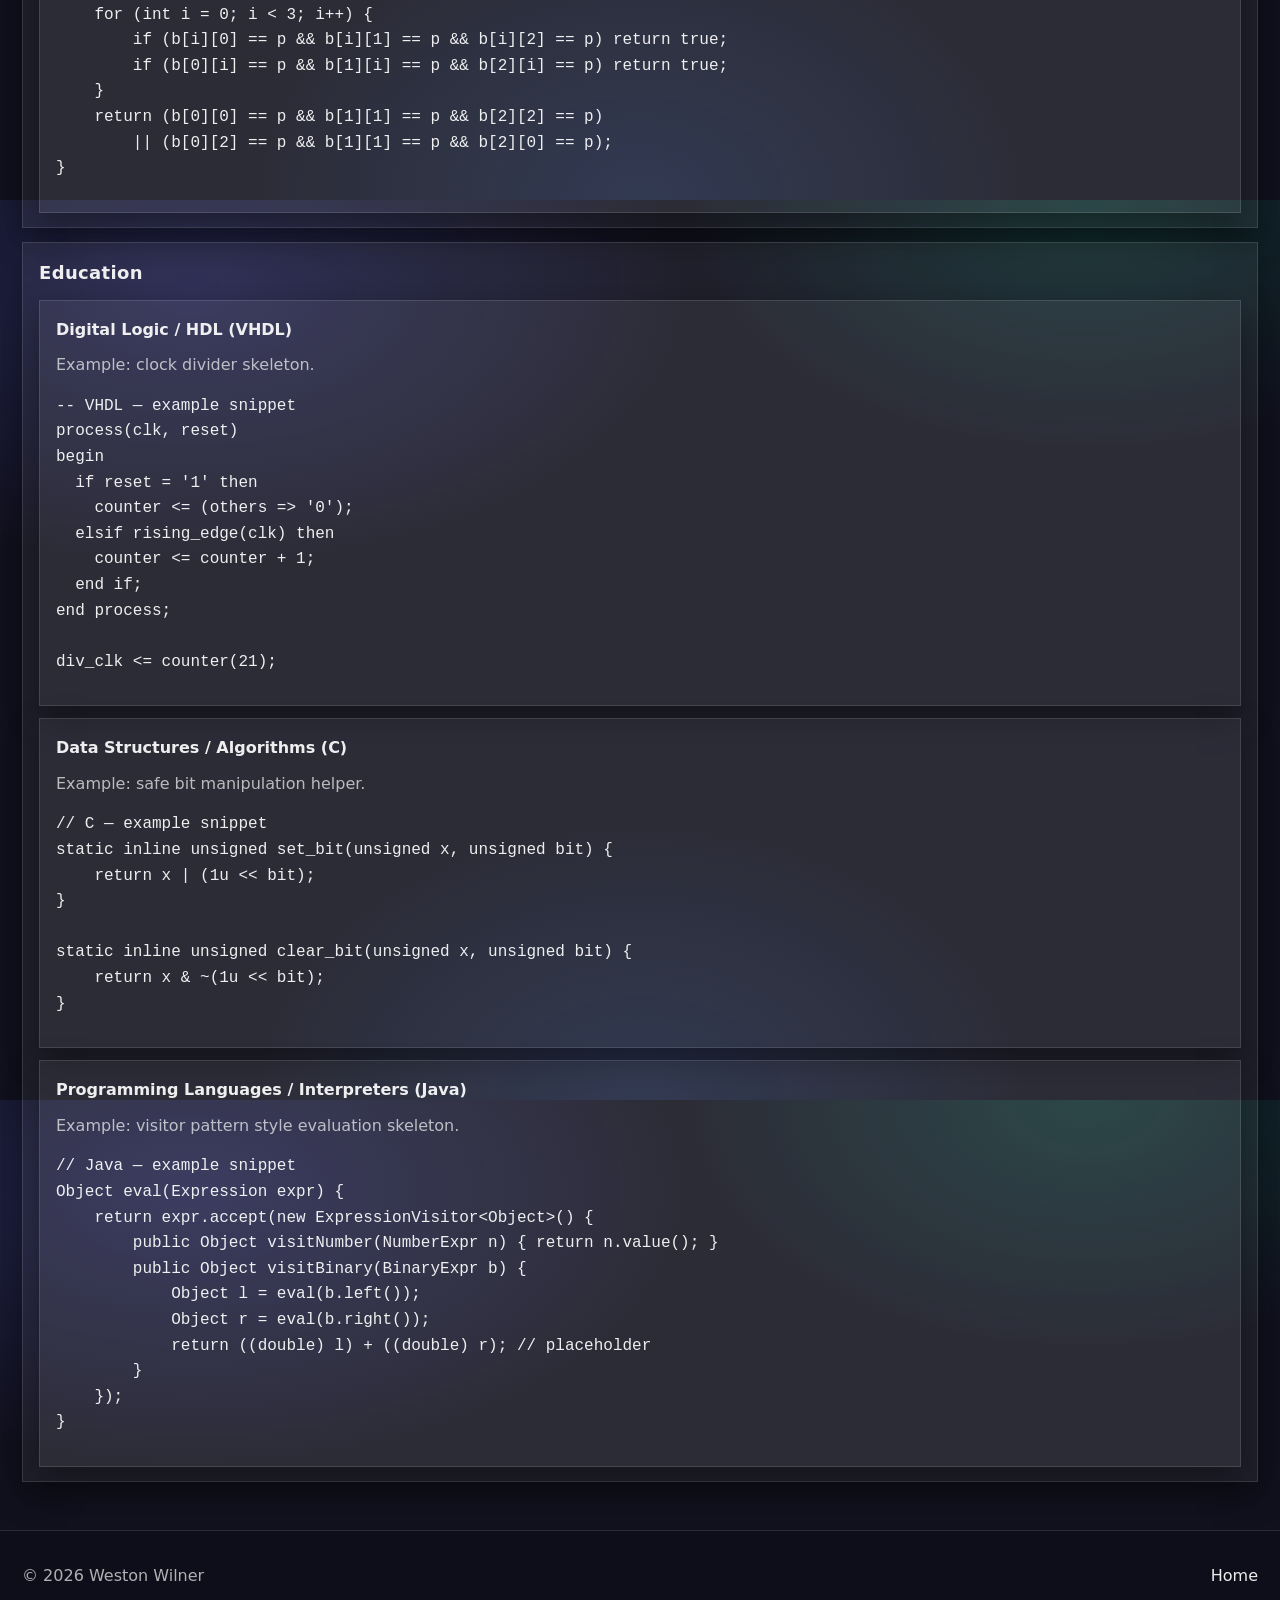
==== commit 99711238: "update" ====
--- a/code.html
+++ b/code.html
@@ -16,7 +16,7 @@
                 <span class="brand-mark" aria-hidden="true">WW</span>
                 <span class="brand-text">
           <span class="brand-name">Weston Wilner</span>
-          <span class="brand-tag">WANGHAF</span>
+          <span class="brand-tag">B.S Computer Science</span>
         </span>
             </a>
         </div>
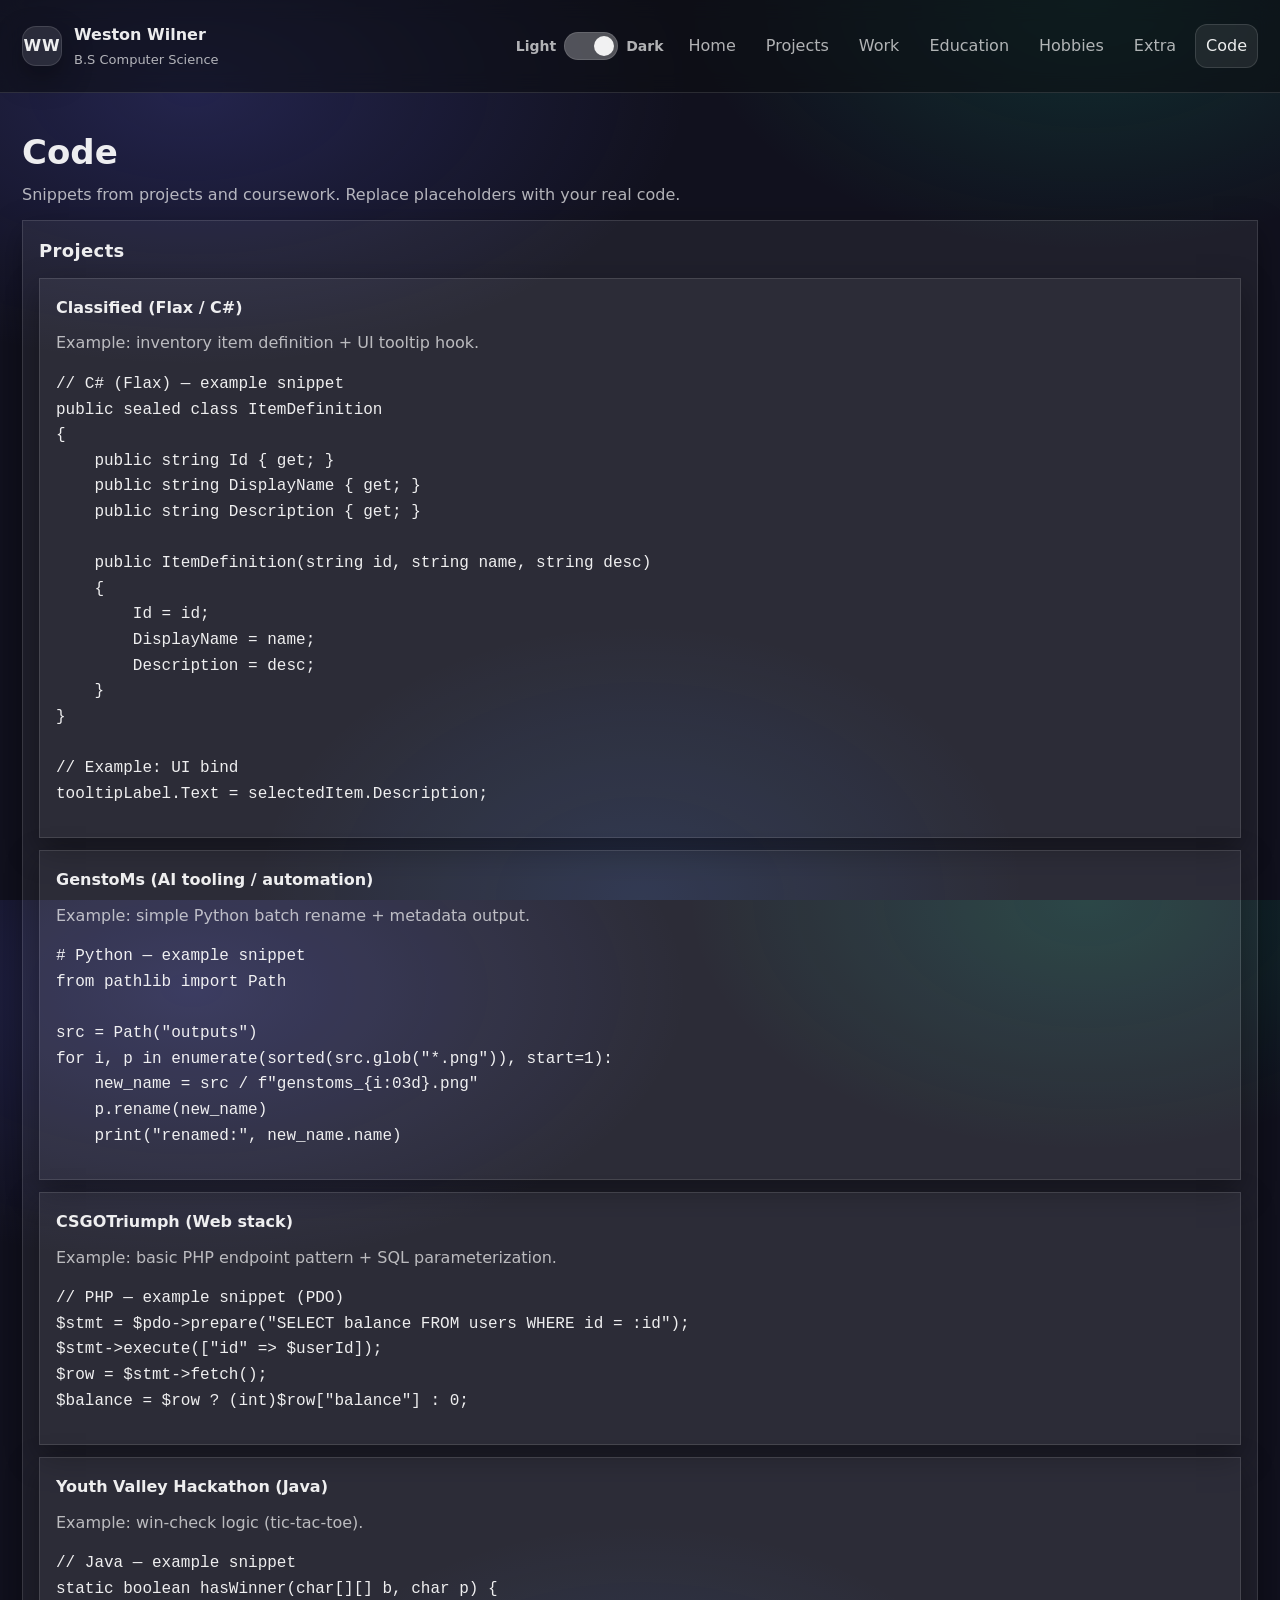
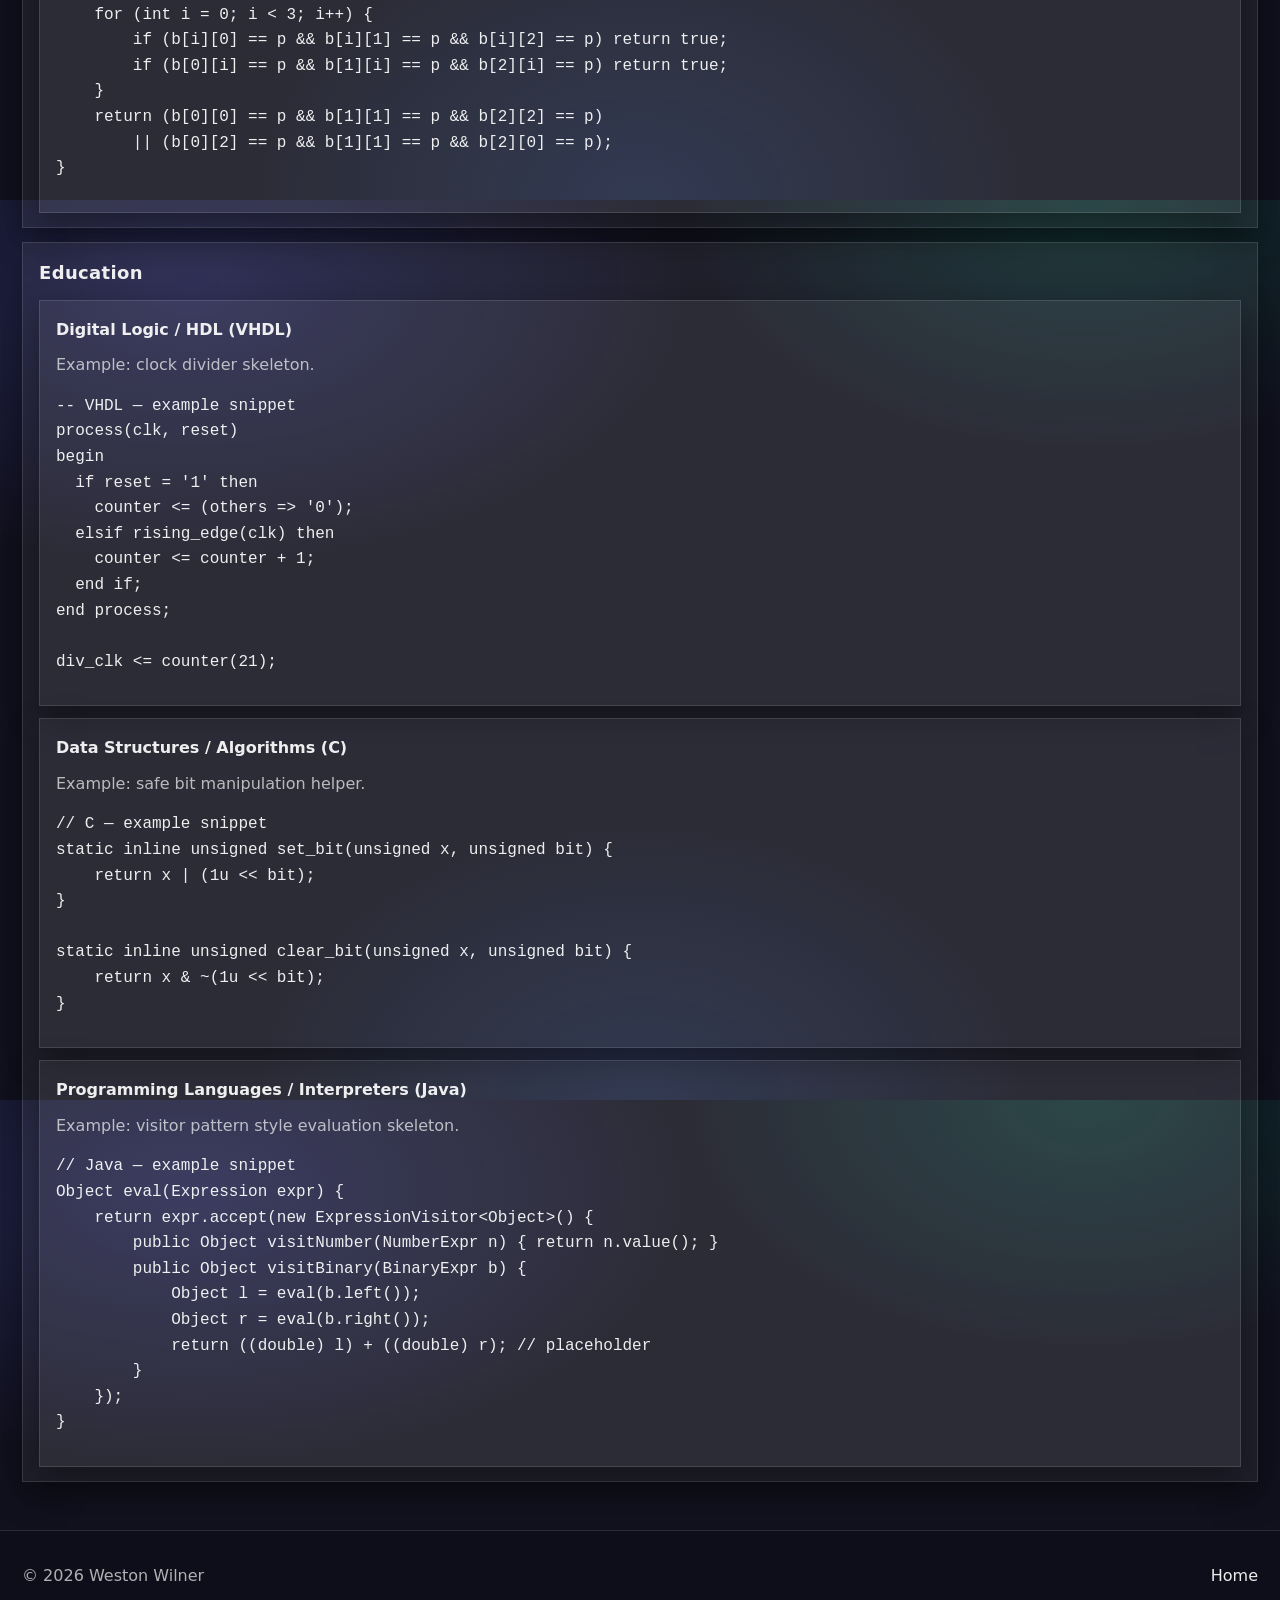
==== commit c061f4e2: "update" ====
--- a/code.html
+++ b/code.html
@@ -31,7 +31,7 @@
             <span class="theme-label">Dark</span>
         </div>
         <nav class="nav" aria-label="Primary">
-            <a class="nav-link" href="index.html">About</a>
+            <a class="nav-link" href="index.html">Home</a>
             <a class="nav-link" href="projects.html">Projects</a>
             <a class="nav-link" href="work.html">Work</a>
             <a class="nav-link" href="education.html">Education</a>
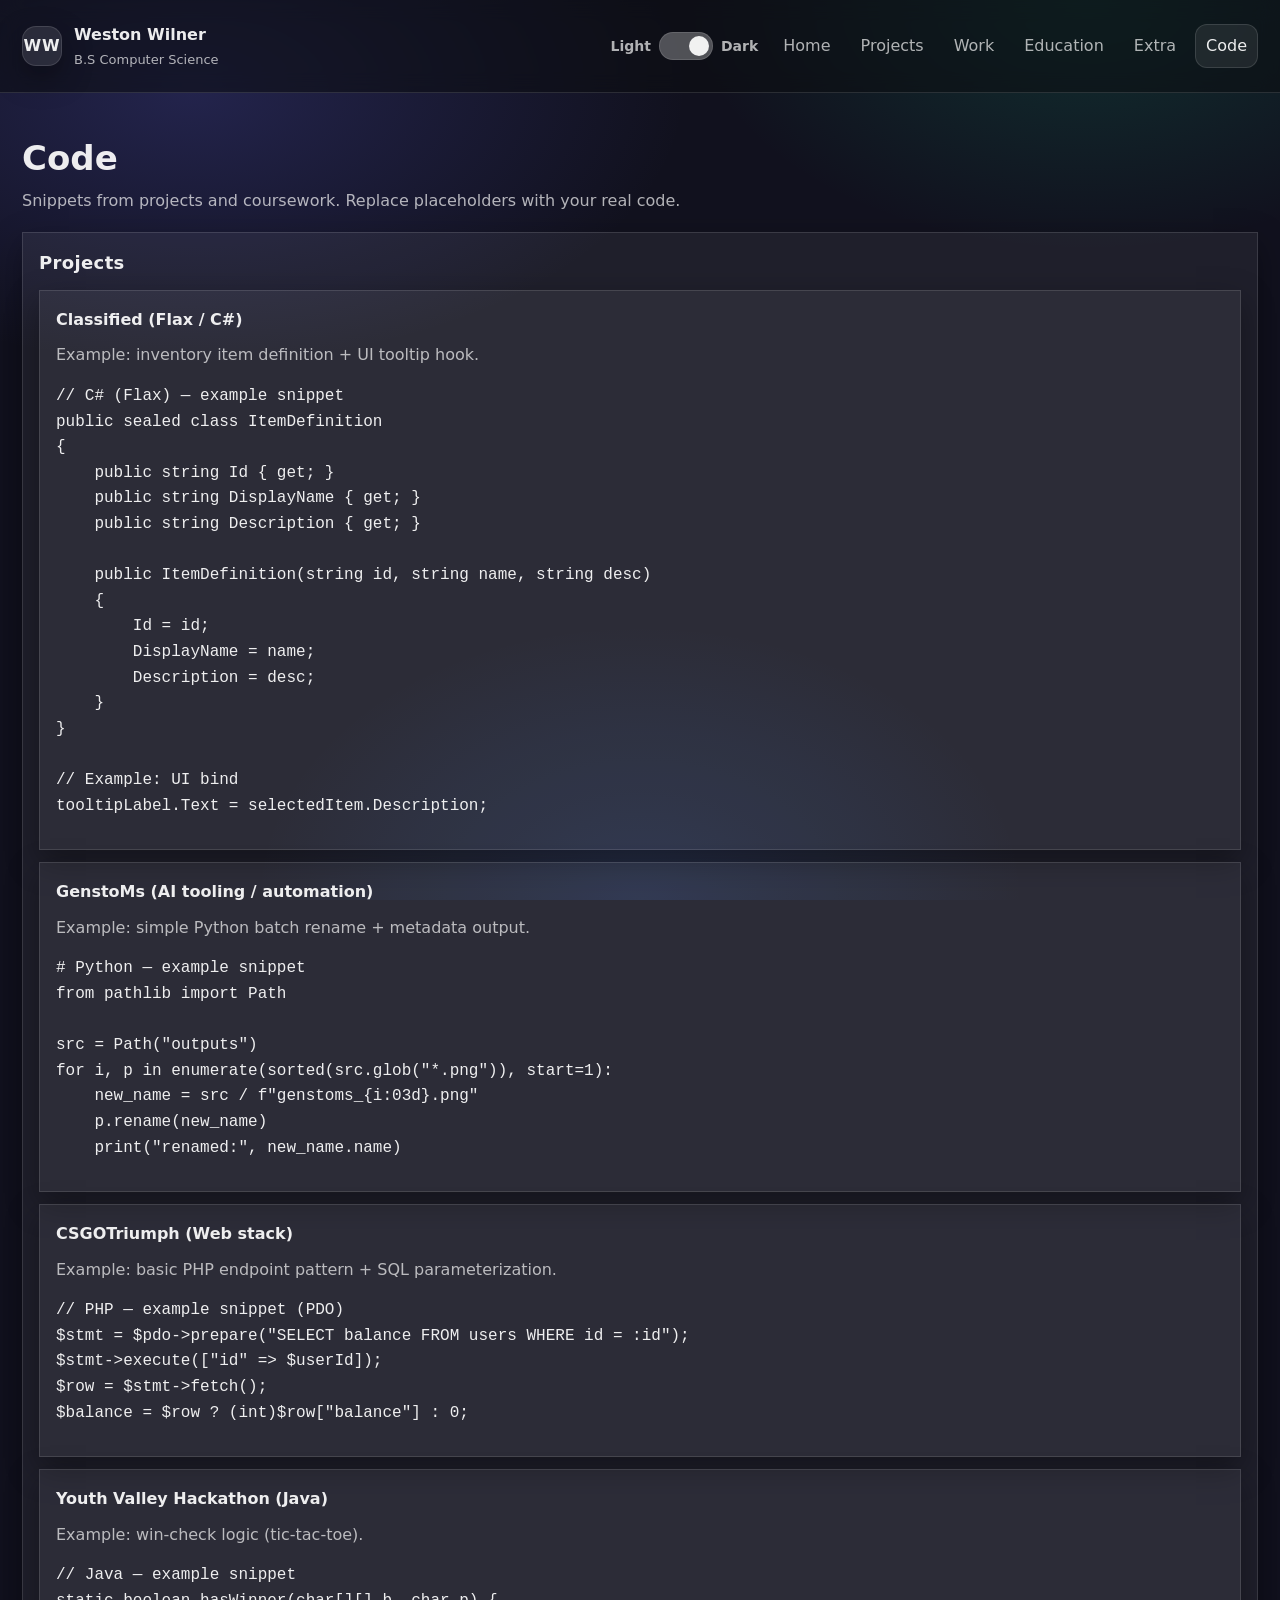
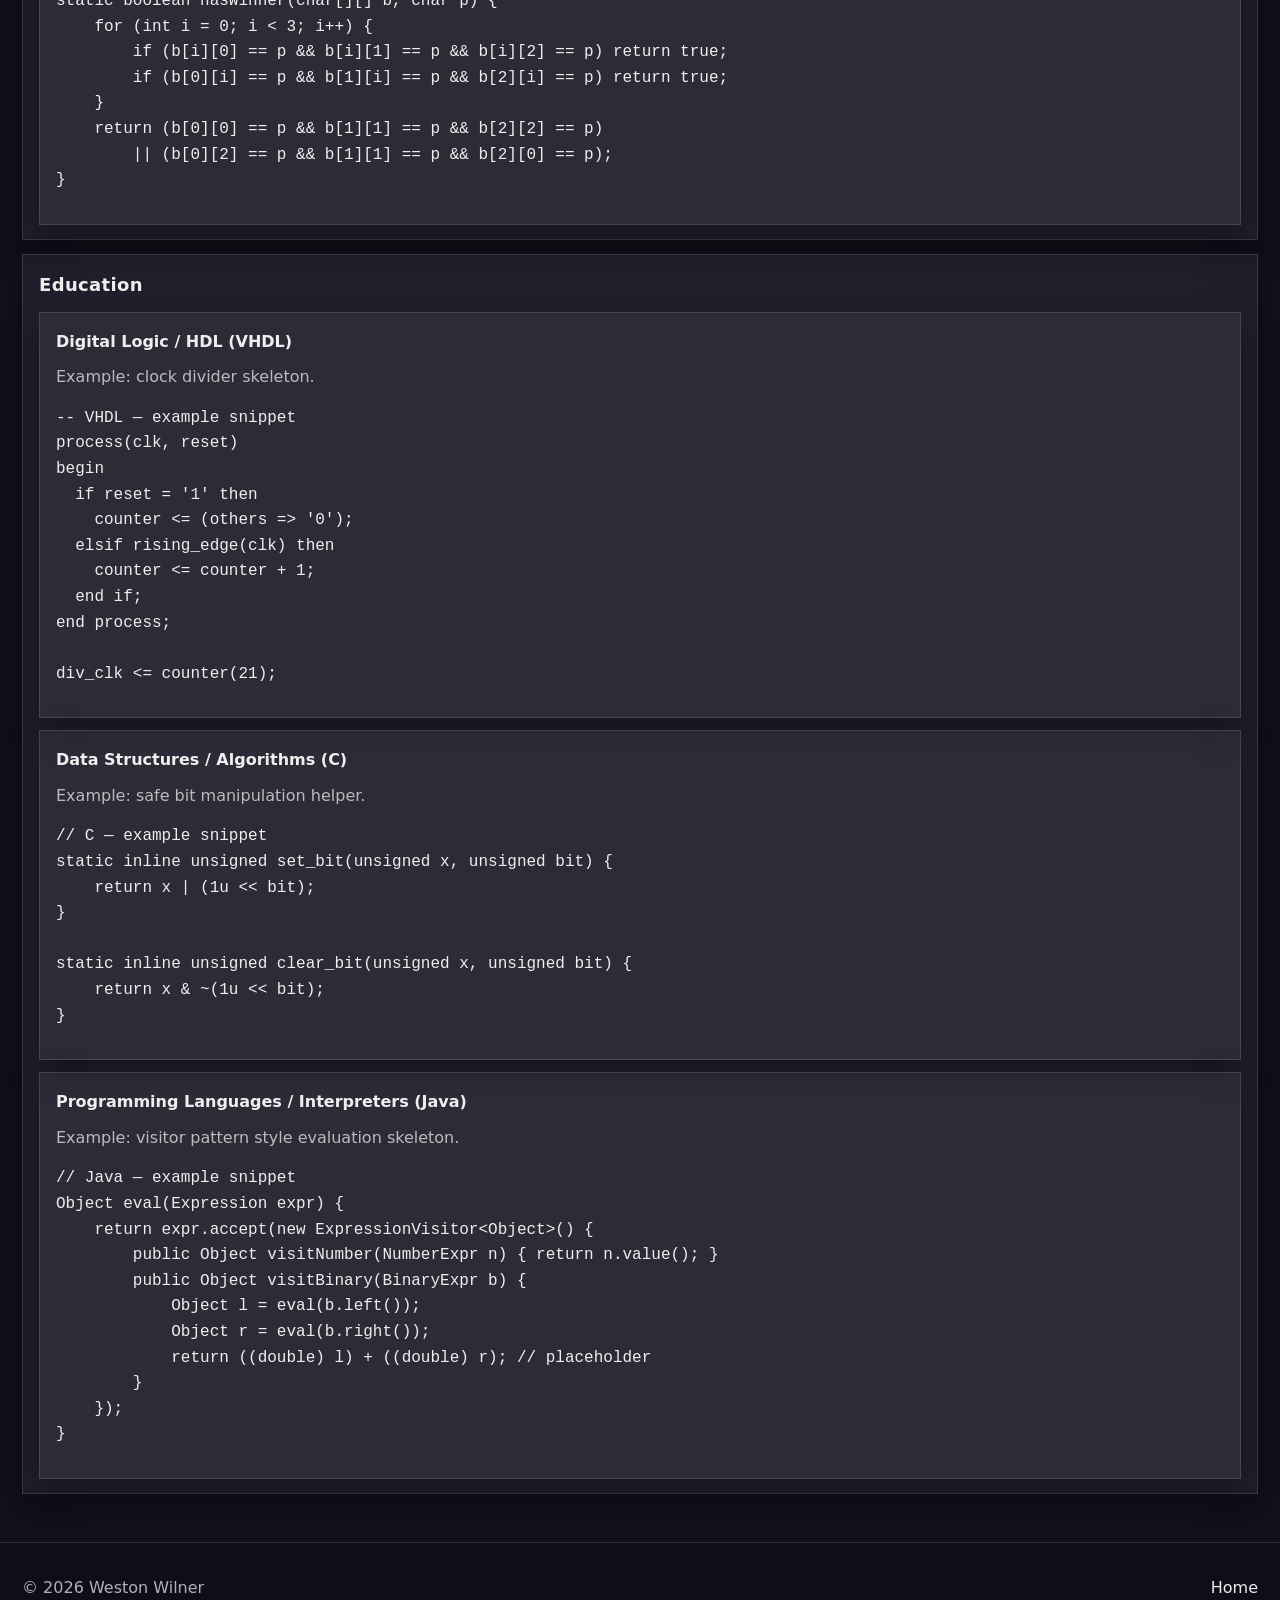
==== commit 37a4ed12: "changes" ====
--- a/code.html
+++ b/code.html
@@ -35,7 +35,6 @@
             <a class="nav-link" href="projects.html">Projects</a>
             <a class="nav-link" href="work.html">Work</a>
             <a class="nav-link" href="education.html">Education</a>
-            <a class="nav-link" href="hobbies.html">Hobbies</a>
             <a class="nav-link" href="extra.html">Extra</a>
             <a class="nav-link active" href="code.html">Code</a>
         </nav>
--- a/style.css
+++ b/style.css
@@ -27,6 +27,7 @@
             radial-gradient(800px 500px at 85% 0%, rgba(16,185,129,.18), transparent 50%),
             radial-gradient(700px 500px at 50% 100%, rgba(59,130,246,.14), transparent 55%),
             var(--bg);
+        background-attachment: fixed;
 }
 
 a{ color: var(--link); text-decoration: none; }
@@ -565,3 +566,75 @@
         margin-top: 4px;
     }
 }
+.course-grid {
+    display: grid;
+    grid-template-columns: repeat(auto-fit, minmax(320px, 1fr));
+    gap: 18px;
+    margin-top: 18px;
+}
+
+/* Individual course cards */
+.course-card {
+    background: var(--card);
+    border: 1px solid var(--border);
+    border-radius: 16px;
+    box-shadow: var(--shadow);
+    padding: 18px;
+    line-height: 1.6;
+}
+
+/* Course number */
+.course-card h2 {
+    margin: 0 0 4px;
+    font-size: 14px;
+    letter-spacing: 0.08em;
+    text-transform: uppercase;
+    color: #8fb7ff;
+}
+
+/* Course name */
+.course-card h3 {
+    margin: 0 0 10px;
+    font-size: 20px;
+    color: var(--text);
+}
+
+/* Course description */
+.course-card p {
+    margin: 0;
+    color: var(--muted);
+    font-size: 15.5px;
+}
+
+/* Slight hover effect */
+.course-card:hover {
+    background: var(--card2);
+    transform: translateY(-2px);
+    transition: transform .2s ease, background .2s ease;
+}
+
+/* Better spacing around the page title */
+.page-head {
+    margin-top: 24px;
+    margin-bottom: 18px;
+}
+
+/* Mobile cleanup */
+@media (max-width: 520px) {
+    .course-grid {
+        grid-template-columns: 1fr;
+    }
+
+    .course-card {
+        padding: 16px;
+    }
+
+    .course-card h3 {
+        font-size: 18px;
+    }
+}
+
+/* Light theme color fix for course numbers */
+body.light-theme .course-card h2 {
+    color: #2457c5;
+}
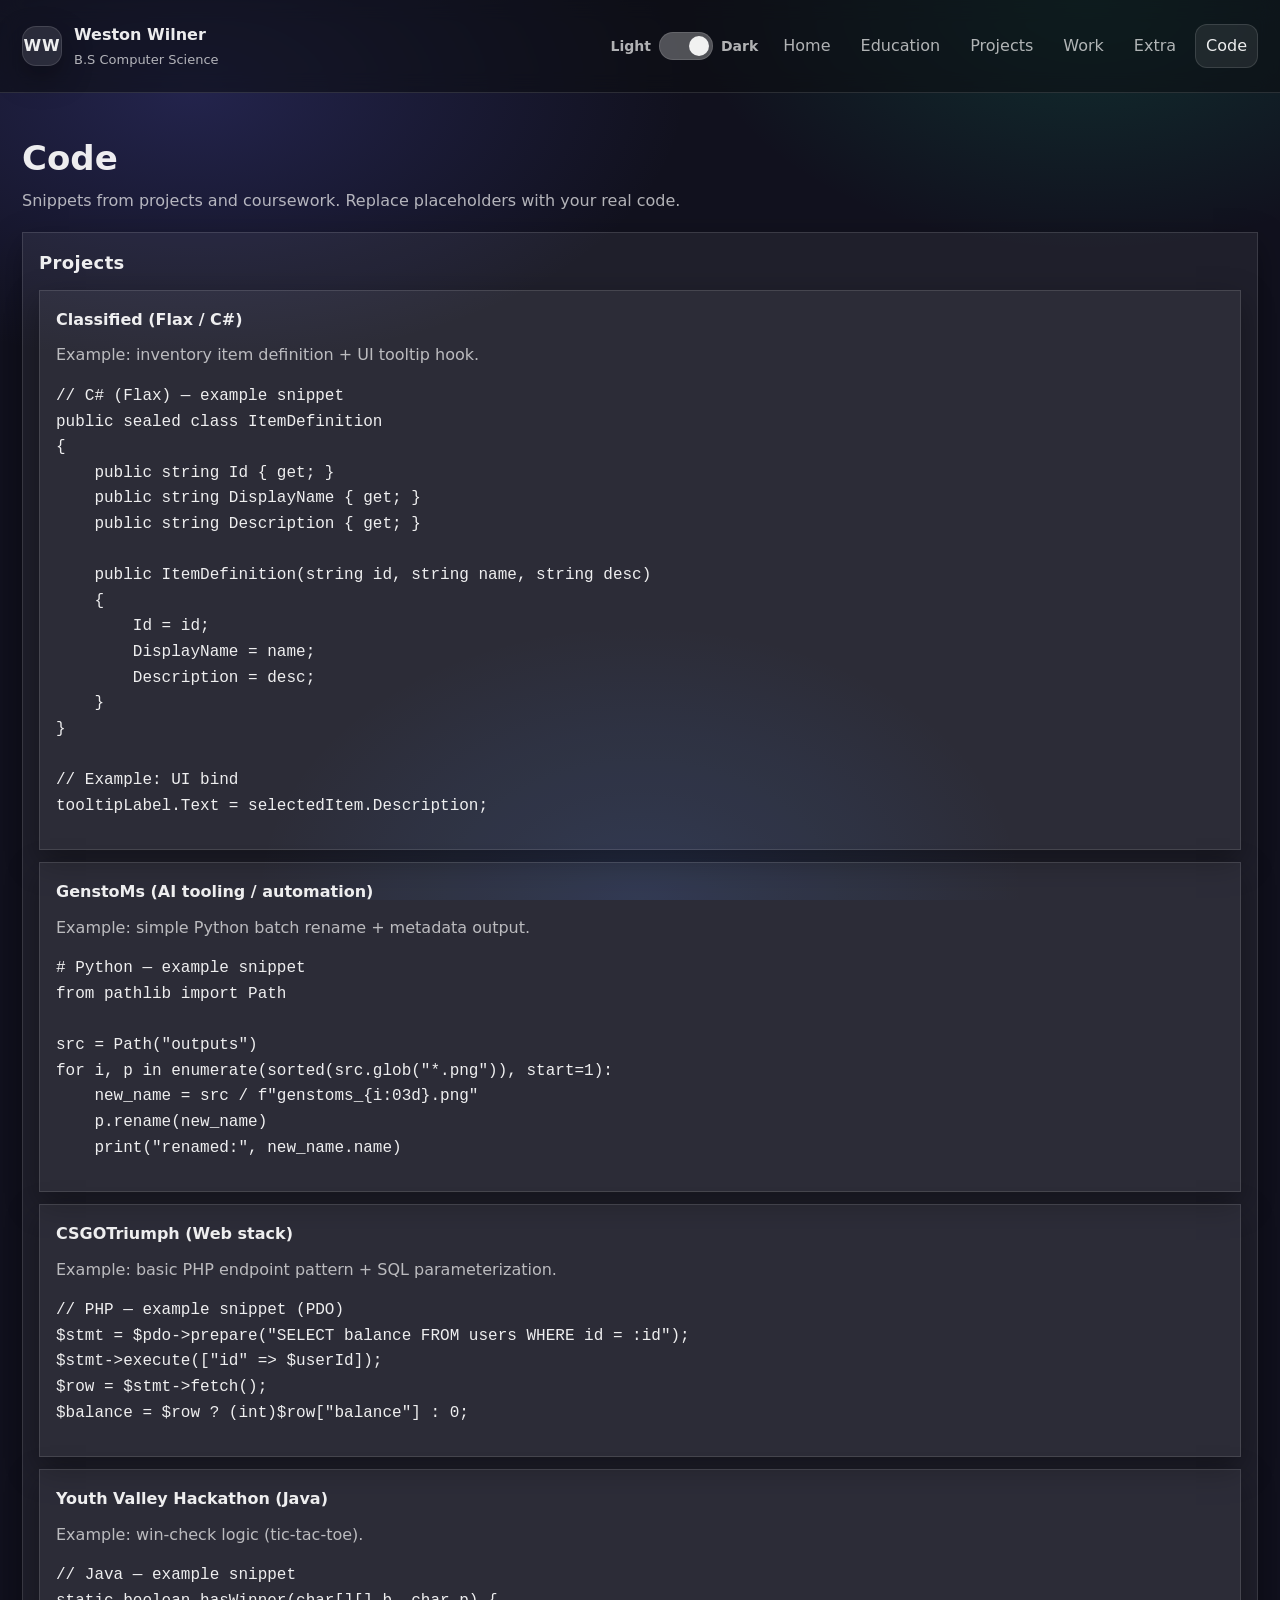
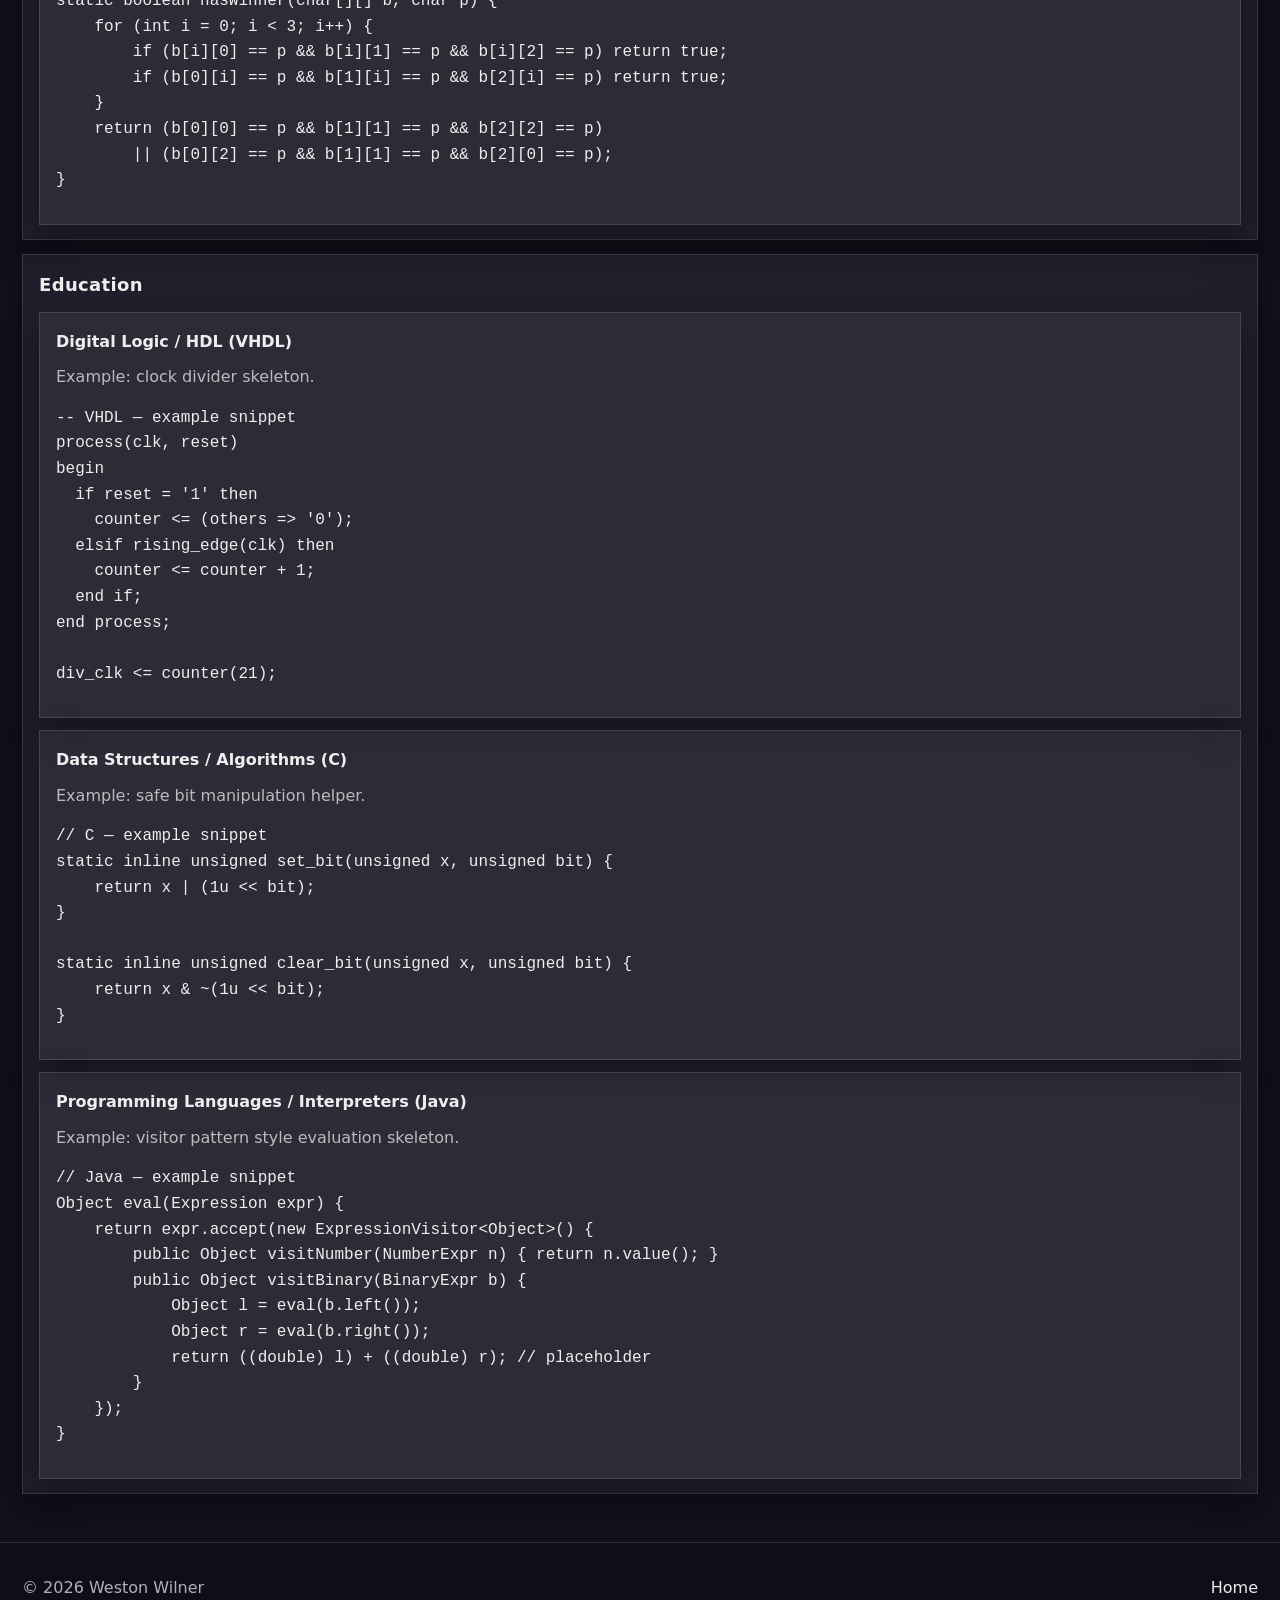
==== commit 7dce243f: "layout updates" ====
--- a/code.html
+++ b/code.html
@@ -32,9 +32,9 @@
         </div>
         <nav class="nav" aria-label="Primary">
             <a class="nav-link" href="index.html">Home</a>
+            <a class="nav-link" href="education.html">Education</a>
             <a class="nav-link" href="projects.html">Projects</a>
             <a class="nav-link" href="work.html">Work</a>
-            <a class="nav-link" href="education.html">Education</a>
             <a class="nav-link" href="extra.html">Extra</a>
             <a class="nav-link active" href="code.html">Code</a>
         </nav>
